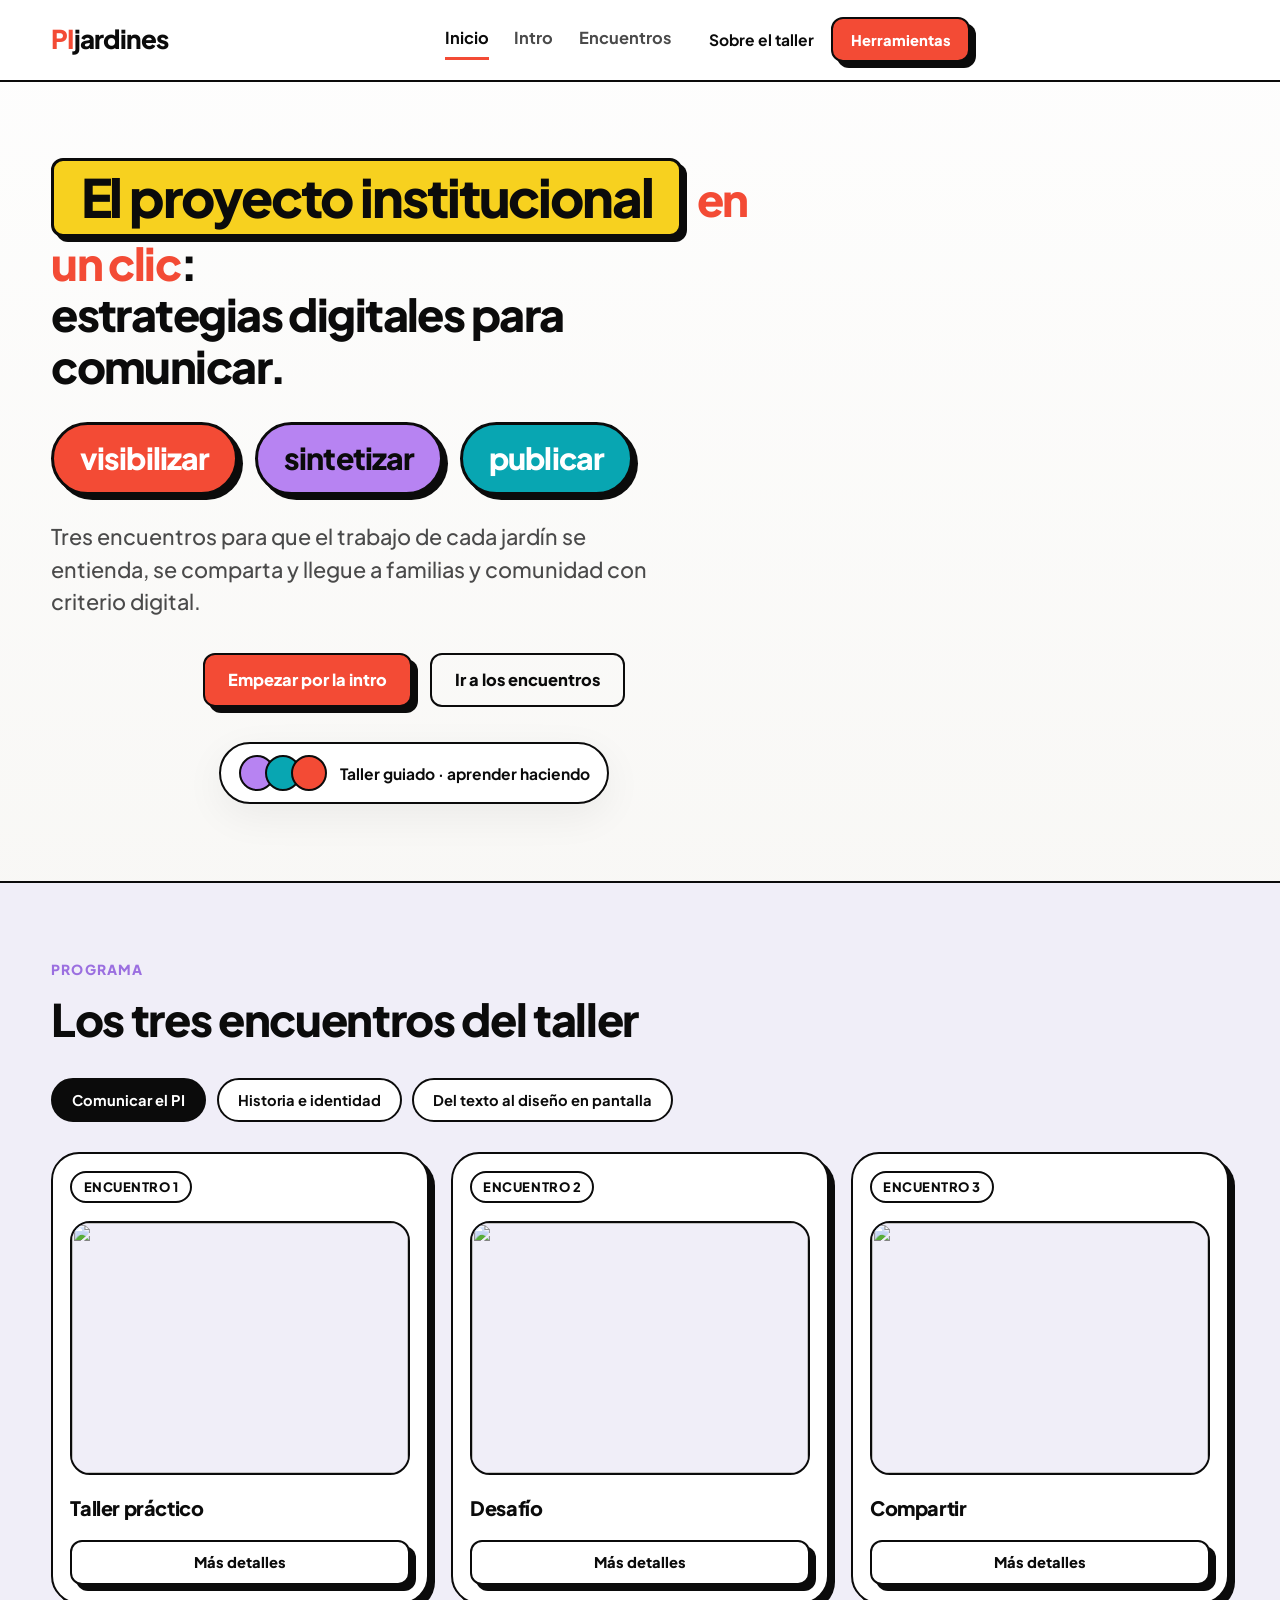
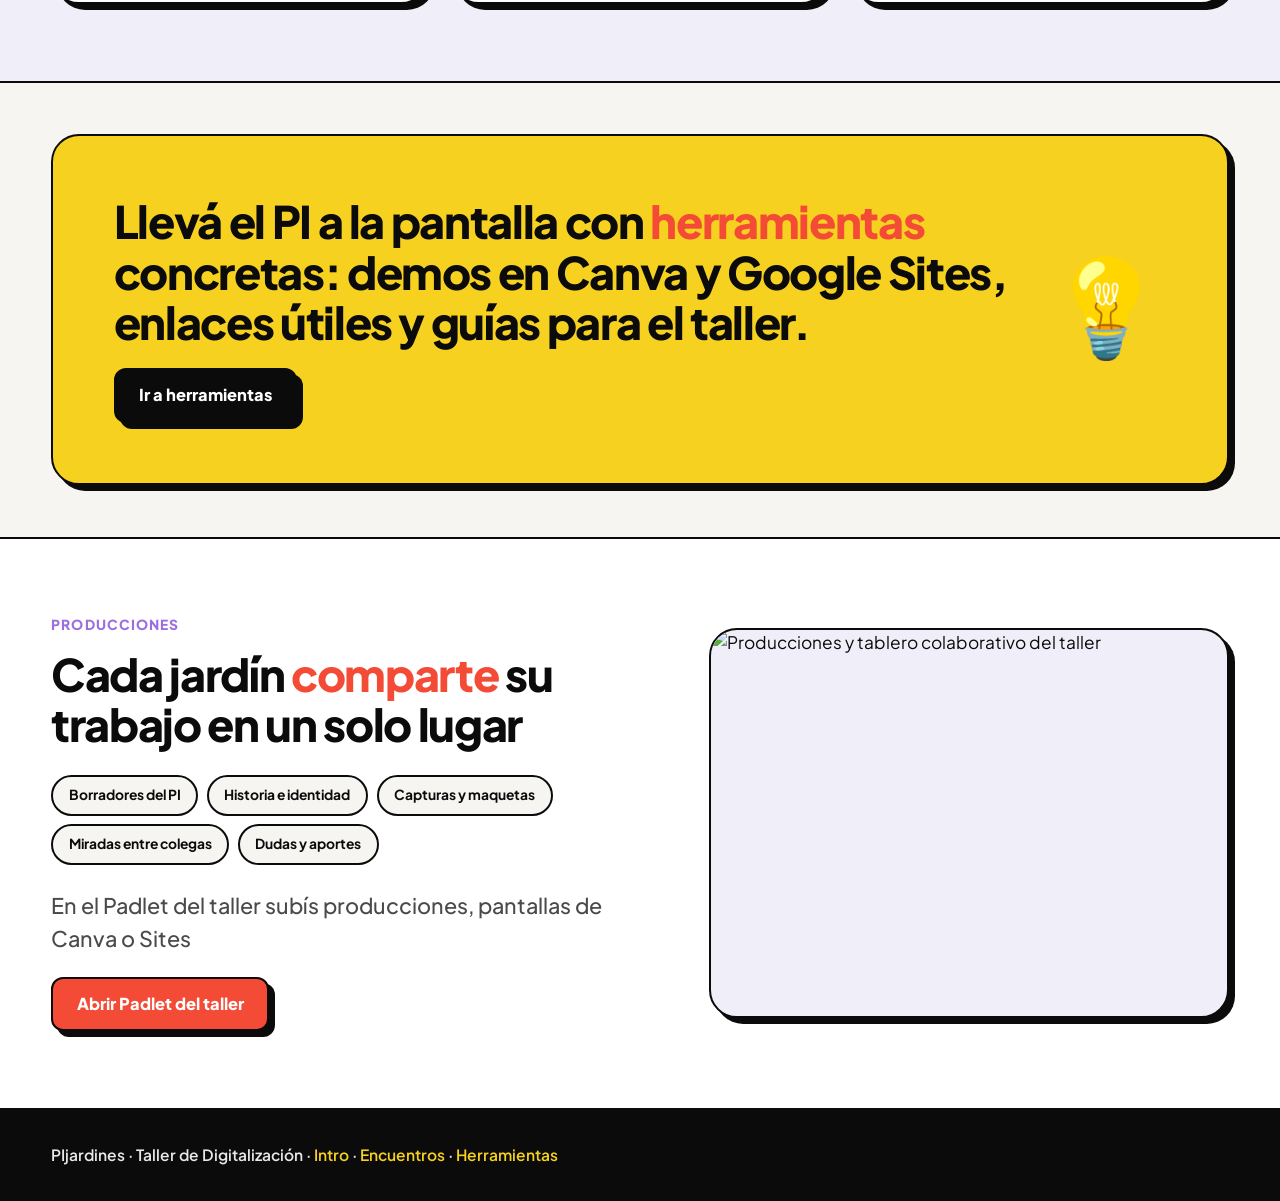
==== index.html @ 9f41c472 "Encuentros: QR, tiempo 1:20, layout hero, Padlet tras disparadores; herramientas: enlaces Canva/Site" ====
<!DOCTYPE html>
<html lang="es">

<head>
    <meta charset="UTF-8">
    <meta name="viewport" content="width=device-width, initial-scale=1.0">
    <title>PIjardines — El PI en un clic: estrategias digitales para comunicar</title>
    <link rel="stylesheet" href="style.css">
    <link href="https://fonts.googleapis.com/css2?family=Plus+Jakarta+Sans:wght@500;600;700;800&display=swap"
        rel="stylesheet">
</head>

<body>
    <div class="page page--home">
        <header class="site-header">
            <a href="index.html" class="logo"><span class="logo-accent">PI</span>jardines</a>
            <input type="checkbox" id="menu-toggle" class="menu-toggle" aria-hidden="true">
            <label for="menu-toggle" class="menu-toggle-label" aria-label="Menú">≡</label>
            <div class="nav-wrap">
                <nav class="nav-main" aria-label="Principal">
                    <a href="index.html" class="nav-link is-active">Inicio</a>
                    <a href="intro.html" class="nav-link">Intro</a>
                    <a href="encuentros.html" class="nav-link">Encuentros</a>
                </nav>
                <div class="header-actions">
                    <a href="intro.html" class="link-text">Sobre el taller</a>
                    <a href="herramientas.html" class="btn btn-coral btn-sm">Herramientas</a>
                </div>
            </div>
        </header>

        <main>
            <p id="home-hero-bg-desc" class="visually-hidden">Ilustración del taller: comunicación digital del proyecto
                institucional.</p>
            <section class="hero-home" aria-describedby="home-hero-bg-desc">
                <div class="hero-copy">
                    <h1 class="h1 hero-title-home"><span class="hero-title-prefix">El proyecto institucional</span>
                        <span class="hero-title-accent">en un clic</span>:<br>
                        estrategias digitales para comunicar.</h1>
                    <div class="hero-keywords" aria-label="Ejes del taller: visibilizar, sintetizar, publicar">
                        <ul class="hero-keywords-list">
                            <li><span class="keyword-chip keyword-chip--1">visibilizar</span></li>
                            <li><span class="keyword-chip keyword-chip--2">sintetizar</span></li>
                            <li><span class="keyword-chip keyword-chip--3">publicar</span></li>
                        </ul>
                    </div>
                    <p class="lead">Tres encuentros para que el trabajo de cada jardín se entienda, se comparta y llegue a
                        familias y comunidad con criterio digital.</p>
                    <div class="hero-ctas">
                        <a href="intro.html" class="btn btn-coral">Empezar por la intro</a>
                        <a href="encuentros.html" class="btn btn-outline">Ir a los encuentros</a>
                    </div>
                    <div class="social-proof" role="note">
                        <div class="avatars" aria-hidden="true">
                            <span class="avatar"></span>
                            <span class="avatar"></span>
                            <span class="avatar"></span>
                        </div>
                        <strong>Taller guiado · aprender haciendo</strong>
                    </div>
                </div>
            </section>

            <section class="section-discover" aria-labelledby="discover-title">
                <div class="section-head">
                    <div>
                        <p class="section-label">Programa</p>
                        <h2 id="discover-title" class="h2">Los tres encuentros del taller</h2>
                    </div>
                </div>
                <div class="pill-row" role="list">
                    <span class="pill pill--active" role="listitem">Comunicar el PI</span>
                    <span class="pill" role="listitem">Historia e identidad</span>
                    <span class="pill" role="listitem">Del texto al diseño en pantalla</span>
                </div>
                <div class="course-grid">
                    <article class="course-card">
                        <span class="course-tag">Encuentro 1</span>
                        <div class="course-thumb course-thumb--photo course-thumb--y">
                            <img src="media/image%201.png" width="800" height="600" alt="" loading="lazy" decoding="async">
                        </div>
                        <h3>Taller práctico</h3>
                        <a href="encuentros.html#encuentro-1" class="btn btn-ghost btn-wide btn-sm">Más detalles</a>
                    </article>
                    <article class="course-card">
                        <span class="course-tag">Encuentro 2</span>
                        <div class="course-thumb course-thumb--photo course-thumb--l">
                            <img src="media/image%202.png" width="800" height="600" alt="" loading="lazy" decoding="async">
                        </div>
                        <h3>Desafío</h3>
                        <a href="encuentros.html#encuentro-2" class="btn btn-ghost btn-wide btn-sm">Más detalles</a>
                    </article>
                    <article class="course-card">
                        <span class="course-tag">Encuentro 3</span>
                        <div class="course-thumb course-thumb--photo course-thumb--c">
                            <img src="media/image%203.png" width="800" height="600" alt="" loading="lazy" decoding="async">
                        </div>
                        <h3>Compartir</h3>
                        <a href="encuentros.html#encuentro-3" class="btn btn-ghost btn-wide btn-sm">Más detalles</a>
                    </article>
                </div>
            </section>

            <section class="promo-banner" aria-labelledby="promo-title">
                <div>
                    <h2 id="promo-title" class="h2">Llevá el PI a la pantalla con <span
                            class="text-accent">herramientas</span> concretas: demos en Canva y Google Sites, enlaces
                        útiles y guías para el taller.</h2>
                    <a href="herramientas.html" class="btn btn-dark">Ir a herramientas</a>
                </div>
                <div class="promo-art">
                    <span class="promo-art-icon" role="img" aria-label="Ideas e iluminación: herramientas para el PI">💡</span>
                </div>
            </section>

            <section class="section-explore" aria-labelledby="explore-title">
                <div>
                    <p class="section-label">Producciones</p>
                    <h2 id="explore-title" class="h2">Cada jardín <span class="text-accent">comparte</span> su trabajo
                        en un solo lugar</h2>
                    <div class="topic-pills">
                        <span class="topic-pill">Borradores del PI</span>
                        <span class="topic-pill">Historia e identidad</span>
                        <span class="topic-pill">Capturas y maquetas</span>
                        <span class="topic-pill">Miradas entre colegas</span>
                        <span class="topic-pill">Dudas y aportes</span>
                    </div>
                    <p class="lead">En el Padlet del taller subís producciones, pantallas de Canva o Sites</p>
                    <a href="https://padlet.com/lnausan1/el-proyecto-institucional-is0eqjb8mildmdf4"
                        class="btn btn-coral section-explore-padlet" target="_blank" rel="noopener noreferrer">Abrir Padlet
                        del taller</a>
                </div>
                <div class="explore-visual">
                    <img class="explore-visual__img" src="media/image%205.png" width="800" height="600"
                        alt="Producciones y tablero colaborativo del taller" loading="lazy" decoding="async">
                </div>
            </section>
        </main>

        <footer class="site-footer">
            <p>PIjardines · Taller de Digitalización · <a href="intro.html">Intro</a> · <a
                    href="encuentros.html">Encuentros</a> · <a href="herramientas.html">Herramientas</a></p>
        </footer>
    </div>
</body>

</html>
---- style.css ----
:root {
    --paper-bg: #f6f5f2;
    --surface: #ffffff;
    --surface-muted: #f0eef8;
    --lavender-soft: #e8e2f7;
    --lavender: #b783f2;
    --lavender-deep: #9b6fe0;
    --ink: #0b0b0b;
    --coral: #f34b35;
    --coral-hover: #d63d2a;
    --yellow: #f7d11f;
    --yellow-soft: #fff3b0;
    --teal: #08a6b2;
    --gray-line: #e7e5dd;
    --gray-text: #4a4a4a;

    --radius-sm: 12px;
    --radius-md: 20px;
    --radius-lg: 28px;
    --radius-pill: 999px;

    --border: 2px solid var(--ink);
    --shadow-card: 6px 6px 0 var(--ink);
    --shadow-soft: 0 12px 40px rgba(11, 11, 11, 0.06);

    --font: "Plus Jakarta Sans", system-ui, sans-serif;
    --page-pad: clamp(1.25rem, 4vw, 3.5rem);
}

*,
*::before,
*::after {
    box-sizing: border-box;
    margin: 0;
    padding: 0;
}

html {
    scroll-behavior: smooth;
    /* Escala global respecto al tamaño por defecto del navegador (~16px → ~17.3px) */
    font-size: 108%;
}

body {
    font-family: var(--font);
    color: var(--ink);
    background: var(--paper-bg);
    line-height: 1.5;
    overflow-x: hidden;
}

img {
    max-width: 100%;
    height: auto;
    display: block;
}

a {
    color: inherit;
}

/* —— Layout shell —— */
.page {
    min-height: 100vh;
    display: flex;
    flex-direction: column;
}

.page--home {
    position: relative;
    background-color: var(--paper-bg);
    background-image: linear-gradient(
            180deg,
            rgba(255, 255, 255, 0.88) 0%,
            rgba(246, 245, 242, 0.8) 45%,
            rgba(246, 245, 242, 0.92) 100%
        ),
        url("media/image%2001.png");
    background-size: auto, cover;
    background-position: center top, center center;
    background-repeat: no-repeat;
    background-attachment: scroll, fixed;
}

.page--intro {
    position: relative;
    background-color: var(--paper-bg);
    background-image: linear-gradient(
            180deg,
            rgba(232, 226, 247, 0.82) 0%,
            rgba(246, 245, 242, 0.78) 45%,
            rgba(246, 245, 242, 0.9) 100%
        ),
        url("media/image%206.png");
    background-size: auto, cover;
    background-position: center top, center center;
    background-repeat: no-repeat;
    background-attachment: scroll, fixed;
}

.page--intro .intro-hero {
    background: transparent;
    border-bottom: none;
}

.page--intro .intro-body {
    background: var(--surface);
    border-top: var(--border);
}

.page--encuentros {
    position: relative;
    background-color: var(--paper-bg);
    /* Velo más suave para que se note la foto detrás */
    background-image: linear-gradient(
            180deg,
            rgba(255, 255, 255, 0.55) 0%,
            rgba(246, 245, 242, 0.45) 45%,
            rgba(246, 245, 242, 0.65) 100%
        ),
        url("media/image%204.png");
    background-size: auto, cover;
    background-position: center top, center center;
    background-repeat: no-repeat;
    background-attachment: scroll, fixed;
}

/* Encuentros: capas del contenido semitransparentes para ver el fondo */
.page--encuentros .encuentros-nav {
    background: rgba(255, 255, 255, 0.72);
    backdrop-filter: blur(12px);
    -webkit-backdrop-filter: blur(12px);
}

.page--encuentros .encuentro-section:nth-child(odd) {
    background-color: rgba(246, 245, 242, 0.58);
    background-image: radial-gradient(var(--gray-line) 1px, transparent 1px);
    background-size: 40px 40px;
}

.page--encuentros .encuentro-section:nth-child(even) {
    background-color: rgba(232, 226, 247, 0.58);
    background-image: radial-gradient(var(--gray-line) 1px, transparent 1px);
    background-size: 40px 40px;
}

.page--encuentros .encuentro-inner {
    background: rgba(255, 255, 255, 0.88);
    backdrop-filter: blur(10px);
    -webkit-backdrop-filter: blur(10px);
}

.visually-hidden {
    position: absolute;
    width: 1px;
    height: 1px;
    padding: 0;
    margin: -1px;
    overflow: hidden;
    clip: rect(0, 0, 0, 0);
    white-space: nowrap;
    border: 0;
}

main {
    flex: 1;
}

/* —— Header —— */
.site-header {
    display: flex;
    align-items: center;
    justify-content: space-between;
    gap: 1rem;
    padding: 1rem var(--page-pad);
    background: var(--surface);
    border-bottom: var(--border);
    position: sticky;
    top: 0;
    z-index: 200;
}

.logo {
    font-size: 1.5rem;
    font-weight: 800;
    letter-spacing: -0.03em;
    text-decoration: none;
    white-space: nowrap;
}

.logo-accent {
    color: var(--coral);
}

.menu-toggle {
    display: none;
}

.menu-toggle-label {
    display: none;
    width: 44px;
    height: 44px;
    align-items: center;
    justify-content: center;
    border: var(--border);
    border-radius: var(--radius-sm);
    background: var(--surface);
    cursor: pointer;
    font-size: 1.25rem;
    line-height: 1;
}

.nav-wrap {
    display: flex;
    align-items: center;
    gap: clamp(1rem, 3vw, 2.5rem);
    flex: 1;
    justify-content: center;
}

.nav-main {
    display: flex;
    align-items: center;
    gap: clamp(0.75rem, 2vw, 1.75rem);
}

.nav-link {
    text-decoration: none;
    font-weight: 700;
    font-size: 0.95rem;
    color: var(--gray-text);
    padding: 0.35rem 0;
    border-bottom: 3px solid transparent;
    transition: color 0.15s, border-color 0.15s;
}

.nav-link:hover {
    color: var(--ink);
}

.nav-link.is-active {
    color: var(--ink);
    border-bottom-color: var(--coral);
}

.header-actions {
    display: flex;
    align-items: center;
    gap: 1rem;
}

.link-text {
    font-weight: 700;
    font-size: 0.9rem;
    text-decoration: none;
    color: var(--ink);
}

.link-text:hover {
    text-decoration: underline;
    text-underline-offset: 4px;
}

/* —— Buttons —— */
.btn {
    display: inline-flex;
    align-items: center;
    justify-content: center;
    gap: 0.5rem;
    font-family: var(--font);
    font-weight: 800;
    font-size: 0.95rem;
    text-decoration: none;
    border-radius: var(--radius-sm);
    border: var(--border);
    padding: 0.75rem 1.35rem;
    cursor: pointer;
    transition: transform 0.15s ease, background 0.15s, box-shadow 0.15s;
}

.btn:active {
    transform: translate(2px, 2px);
    box-shadow: none;
}

.btn-coral {
    background: var(--coral);
    color: #fff;
    box-shadow: var(--shadow-card);
}

.btn-coral:hover {
    background: var(--coral-hover);
}

.btn-ghost {
    background: var(--surface);
    color: var(--ink);
    box-shadow: var(--shadow-card);
}

.btn-ghost:hover {
    background: var(--lavender-soft);
}

.btn-dark {
    background: var(--ink);
    color: #fff;
    box-shadow: var(--shadow-card);
}

.btn-dark:hover {
    background: #222;
}

.btn-outline {
    background: transparent;
    color: var(--ink);
}

.btn-outline:hover {
    background: var(--surface-muted);
}

.btn-sm {
    padding: 0.55rem 1rem;
    font-size: 0.85rem;
}

.btn-wide {
    width: 100%;
}

/* —— Typography helpers —— */
.text-accent {
    color: var(--coral);
}

.section-label {
    font-size: 0.8rem;
    font-weight: 800;
    text-transform: uppercase;
    letter-spacing: 0.08em;
    color: var(--lavender-deep);
    margin-bottom: 0.75rem;
}

h1,
.h1 {
    font-size: clamp(2.25rem, 5vw, 3.75rem);
    font-weight: 800;
    letter-spacing: -0.04em;
    line-height: 1.08;
}

h2,
.h2 {
    font-size: clamp(1.75rem, 3.5vw, 2.75rem);
    font-weight: 800;
    letter-spacing: -0.03em;
    line-height: 1.12;
}

.lead {
    font-size: clamp(1.05rem, 2vw, 1.25rem);
    font-weight: 500;
    color: var(--gray-text);
    max-width: 36rem;
}

/* —— Home: Hero —— */
.hero-home {
    padding: clamp(2.5rem, 6vw, 5rem) var(--page-pad);
    display: grid;
    grid-template-columns: 1fr 1fr;
    gap: clamp(2rem, 5vw, 4rem);
    align-items: center;
    background: linear-gradient(180deg, var(--surface) 0%, var(--paper-bg) 100%);
}

.page--home .hero-home {
    grid-template-columns: 1fr;
    background: transparent;
}

.page--home .hero-copy {
    max-width: 42rem;
}

.page--home .hero-ctas {
    justify-content: center;
}

.page--home .social-proof {
    margin-inline: auto;
}

.hero-title-home {
    font-size: clamp(1.65rem, 3.5vw, 2.85rem);
    line-height: 1.15;
    letter-spacing: -0.035em;
}

.hero-title-prefix {
    display: inline-block;
    margin-right: 0.15em;
    padding: 0.12em 0.5em 0.15em;
    font-size: min(1.28em, calc(1.08em + 0.35vw));
    font-weight: 800;
    letter-spacing: -0.04em;
    line-height: 1.1;
    color: var(--ink);
    background: var(--yellow);
    border: 3px solid var(--ink);
    border-radius: var(--radius-sm);
    box-shadow: 5px 5px 0 var(--ink);
    vertical-align: baseline;
}

.hero-title-accent {
    color: var(--coral);
    font-weight: 800;
}

.hero-keywords {
    margin-top: 1.75rem;
}

.hero-keywords-list {
    list-style: none;
    display: flex;
    flex-wrap: wrap;
    gap: 0.75rem 1rem;
    padding: 0;
    margin: 0;
}

.keyword-chip {
    display: inline-flex;
    align-items: center;
    padding: 0.65rem 1.5rem;
    font-weight: 800;
    font-size: clamp(1.2rem, 3.8vw, 1.75rem);
    letter-spacing: -0.03em;
    border: 3px solid var(--ink);
    border-radius: var(--radius-pill);
    box-shadow: 5px 5px 0 var(--ink);
}

.keyword-chip--1 {
    background: var(--coral);
    color: #fff;
}

.keyword-chip--2 {
    background: var(--lavender);
    color: var(--ink);
}

.keyword-chip--3 {
    background: var(--teal);
    color: #fff;
}

.hero-copy .lead {
    margin-top: 1.5rem;
}

.hero-ctas {
    display: flex;
    flex-wrap: wrap;
    align-items: center;
    gap: 1rem;
    margin-top: 2rem;
}

.social-proof {
    display: flex;
    align-items: center;
    gap: 0.75rem;
    margin-top: 2rem;
    padding: 0.65rem 1rem;
    background: var(--surface);
    border: var(--border);
    border-radius: var(--radius-pill);
    width: fit-content;
    box-shadow: var(--shadow-soft);
}

.avatars {
    display: flex;
}

.avatar {
    width: 36px;
    height: 36px;
    border-radius: 50%;
    border: 2px solid var(--ink);
    margin-left: -10px;
    background: var(--yellow);
}

.avatar:first-child {
    margin-left: 0;
    background: var(--lavender);
}

.avatar:nth-child(2) {
    background: var(--teal);
}

.avatar:nth-child(3) {
    background: var(--coral);
}

.social-proof strong {
    font-size: 0.9rem;
}

/* —— Pills / filters —— */
.pill-row {
    display: flex;
    flex-wrap: wrap;
    gap: 0.6rem;
    margin-bottom: 1.75rem;
}

.pill {
    padding: 0.5rem 1.1rem;
    border-radius: var(--radius-pill);
    border: var(--border);
    font-weight: 700;
    font-size: 0.85rem;
    background: var(--surface);
    cursor: default;
}

.pill--active {
    background: var(--ink);
    color: #fff;
}

/* —— Discover section —— */
.section-discover {
    padding: clamp(3rem, 6vw, 5rem) var(--page-pad);
    background: var(--surface-muted);
    border-top: var(--border);
    border-bottom: var(--border);
}

.section-head {
    display: flex;
    flex-wrap: wrap;
    align-items: flex-end;
    justify-content: space-between;
    gap: 1rem;
    margin-bottom: 2rem;
}

.course-grid {
    display: grid;
    grid-template-columns: repeat(auto-fit, minmax(260px, 1fr));
    gap: 1.25rem;
}

.course-card {
    background: var(--surface);
    border: var(--border);
    border-radius: var(--radius-lg);
    overflow: hidden;
    display: flex;
    flex-direction: column;
    box-shadow: var(--shadow-card);
    transition: transform 0.15s ease;
    min-width: 0;
    padding: 1rem;
    padding-bottom: 1rem;
}

.course-card:hover {
    transform: translateY(-4px);
}

.course-tag {
    display: inline-block;
    margin: 0;
    padding: 0.25rem 0.65rem;
    border-radius: var(--radius-pill);
    border: var(--border);
    font-size: 0.75rem;
    font-weight: 800;
    text-transform: uppercase;
    letter-spacing: 0.04em;
    width: fit-content;
}

.course-thumb {
    margin: 1rem 0 0;
    width: 100%;
    max-width: 100%;
    min-width: 0;
    box-sizing: border-box;
    aspect-ratio: 4/3;
    border: var(--border);
    border-radius: var(--radius-md);
    display: flex;
    align-items: center;
    justify-content: center;
    font-size: clamp(1.75rem, 8vw, 3rem);
    flex-shrink: 0;
}

.course-thumb--y {
    background: var(--yellow-soft);
}

.course-thumb--l {
    background: var(--lavender-soft);
}

.course-thumb--c {
    background: #ffe4e0;
}

.course-thumb--photo {
    padding: 0;
    overflow: hidden;
    background: var(--surface-muted);
}

.course-thumb--photo img {
    width: 100%;
    height: 100%;
    object-fit: cover;
    display: block;
}

.course-card h3 {
    font-size: 1.15rem;
    font-weight: 800;
    padding: 1rem 0 0.5rem;
    letter-spacing: -0.02em;
    min-width: 0;
}

.course-card .btn {
    margin: 0.5rem 0 0;
    font-size: 0.85rem;
    width: 100%;
    max-width: 100%;
    box-sizing: border-box;
}

/* —— Promo banner —— */
.promo-banner {
    margin: 0 var(--page-pad);
    margin-top: clamp(2rem, 4vw, 3rem);
    margin-bottom: clamp(2rem, 4vw, 3rem);
    padding: clamp(2rem, 5vw, 3.5rem);
    background: var(--yellow);
    border: var(--border);
    border-radius: var(--radius-lg);
    box-shadow: var(--shadow-card);
    display: grid;
    grid-template-columns: 1fr auto;
    gap: 2rem;
    align-items: center;
}

.promo-banner > div:first-child {
    min-width: 0;
}

.promo-banner .h2 {
    max-width: none;
    width: 100%;
}

.promo-banner .btn {
    margin-top: 1.25rem;
}

.promo-art {
    display: flex;
    align-items: center;
    justify-content: center;
    flex-shrink: 0;
    width: auto;
    border: none;
    background: transparent;
    box-shadow: none;
    overflow: visible;
}

.promo-art-icon {
    font-size: clamp(3.75rem, 12vw, 5.5rem);
    line-height: 1;
    display: block;
    flex-shrink: 0;
    user-select: none;
    /* En iPhone, iPad y Mac el navegador usa Apple Color Emoji para este carácter */
    font-family: "Apple Color Emoji", "Segoe UI Emoji", "Noto Color Emoji", sans-serif;
}

/* —— Explore —— */
.section-explore {
    padding: clamp(3rem, 6vw, 5rem) var(--page-pad);
    display: grid;
    grid-template-columns: 1fr 1fr;
    gap: clamp(2rem, 4vw, 3rem);
    align-items: center;
    background: var(--surface);
    border-top: var(--border);
}

.topic-pills {
    display: flex;
    flex-wrap: wrap;
    gap: 0.5rem;
    margin: 1.5rem 0;
}

.topic-pill {
    padding: 0.45rem 0.9rem;
    border-radius: var(--radius-pill);
    border: var(--border);
    font-weight: 700;
    font-size: 0.8rem;
    background: var(--paper-bg);
}

.section-explore-padlet {
    margin-top: 1.25rem;
}

.explore-visual {
    position: relative;
    border: var(--border);
    border-radius: var(--radius-lg);
    background: var(--surface-muted);
    overflow: hidden;
    display: block;
    box-shadow: var(--shadow-card);
    width: 100%;
    max-width: 520px;
    aspect-ratio: 4 / 3;
    justify-self: end;
    align-self: center;
}

.explore-visual__img {
    position: absolute;
    inset: 0;
    width: 100%;
    height: 100%;
    object-fit: cover;
    object-position: center;
    display: block;
}

/* —— Intro page —— */
.intro-hero {
    padding: clamp(2.5rem, 5vw, 4rem) var(--page-pad);
    background: var(--lavender-soft);
    border-bottom: var(--border);
}

.intro-hero--split {
    display: grid;
    grid-template-columns: 1fr 1fr;
    gap: clamp(1.75rem, 4vw, 3rem);
    align-items: center;
}

.intro-hero-copy {
    min-width: 0;
}

.intro-hero-visual {
    position: relative;
    border: var(--border);
    border-radius: var(--radius-lg);
    overflow: hidden;
    box-shadow: var(--shadow-card);
    background: var(--surface);
    min-height: min(280px, 40vh);
}

.intro-hero-visual__img {
    width: 100%;
    height: 100%;
    min-height: min(280px, 42vh);
    object-fit: cover;
    display: block;
}

/* Solo Intro: imagen lateral (≈ el doble que la versión muy chica) */
.intro-hero-visual--compact {
    width: 100%;
    max-width: 400px;
    min-height: 0;
    aspect-ratio: 4 / 3;
    justify-self: end;
    align-self: start;
}

.intro-hero-visual--compact .intro-hero-visual__img {
    position: absolute;
    inset: 0;
    width: 100%;
    height: 100%;
    min-height: 0;
    object-fit: cover;
    object-position: center;
}

.intro-hero .h1 {
    font-size: clamp(2.4rem, 5.2vw, 3.9rem);
}

.intro-grid {
    width: 100%;
    max-width: none;
    margin: 0;
}

.intro-hero .lead {
    max-width: none;
    font-size: clamp(1.12rem, 2.2vw, 1.32rem);
}

.intro-body {
    padding: clamp(2.5rem, 5vw, 4rem) var(--page-pad);
    width: 100%;
    max-width: none;
    margin: 0;
    box-sizing: border-box;
}

.intro-body p {
    margin-bottom: 1.1rem;
    font-size: 1.2rem;
    color: var(--gray-text);
}

.intro-body p strong {
    color: var(--ink);
}

.intro-lead {
    font-size: 1.25rem;
    line-height: 1.65;
    margin-bottom: 1.5rem;
}

.intro-callout {
    margin: 1.75rem 0 2rem;
    padding: 1.25rem 1.5rem;
    background: var(--yellow-soft);
    border: var(--border);
    border-radius: var(--radius-md);
    font-size: 1.2rem;
    font-weight: 600;
    color: var(--ink);
    box-shadow: var(--shadow-card);
    max-width: none;
    width: 100%;
    box-sizing: border-box;
    text-align: justify;
    hyphens: auto;
    -webkit-hyphens: auto;
}

.intro-meta-grid {
    display: grid;
    grid-template-columns: repeat(auto-fit, minmax(240px, 1fr));
    gap: 1rem;
    margin-bottom: 2.5rem;
}

.intro-meta-card {
    padding: 1.25rem 1.35rem;
    background: var(--surface);
    border: var(--border);
    border-radius: var(--radius-md);
    box-shadow: var(--shadow-card);
}

.intro-meta-card p {
    margin-bottom: 0;
    font-size: 1.08rem;
    max-width: none;
    width: 100%;
    text-align: justify;
    hyphens: auto;
    -webkit-hyphens: auto;
}

.intro-meta-title {
    font-size: 0.75rem;
    font-weight: 800;
    text-transform: uppercase;
    letter-spacing: 0.07em;
    color: var(--lavender-deep);
    margin-bottom: 0.5rem;
}

.intro-section {
    margin-top: 2.75rem;
    padding-top: 2rem;
    border-top: 2px solid var(--gray-line);
}

.intro-section-title {
    font-size: clamp(1.45rem, 2.65vw, 1.8rem);
    font-weight: 800;
    letter-spacing: -0.02em;
    margin-bottom: 0.35rem;
}

.intro-section-sub {
    font-size: 1.08rem;
    font-weight: 600;
    color: var(--gray-text);
    margin-bottom: 1.5rem;
}

.intro-section--key-ideas .intro-section-title {
    font-size: clamp(1.65rem, 3.1vw, 2.1rem);
}

.intro-section--key-ideas .intro-section-sub {
    font-size: 1.22rem;
}

.intro-section--key-ideas .intro-key-item {
    padding-left: 3.5rem;
}

.intro-section--key-ideas .intro-key-item::before {
    width: 2.5rem;
    height: 2.5rem;
    font-size: 1.05rem;
}

.intro-section--key-ideas .intro-key-heading {
    font-size: clamp(1.3rem, 2.4vw, 1.48rem);
}

.intro-section--key-ideas .intro-key-item > p {
    font-size: 1.24rem;
}

.intro-section--key-ideas .intro-sublist {
    font-size: 1.18rem;
}

.intro-key-list {
    list-style: none;
    counter-reset: intro-key;
    padding: 0;
    margin: 0;
}

.intro-key-item {
    counter-increment: intro-key;
    position: relative;
    padding: 1.35rem 0 1.35rem 3.25rem;
    border-bottom: 1px solid var(--gray-line);
}

.intro-key-item:last-child {
    border-bottom: none;
}

.intro-key-item::before {
    content: counter(intro-key);
    position: absolute;
    left: 0;
    top: 1.35rem;
    width: 2.25rem;
    height: 2.25rem;
    display: flex;
    align-items: center;
    justify-content: center;
    font-weight: 800;
    font-size: 0.95rem;
    background: var(--coral);
    color: #fff;
    border: var(--border);
    border-radius: var(--radius-sm);
}

.intro-key-heading {
    font-size: 1.2rem;
    font-weight: 800;
    margin-bottom: 0.5rem;
    color: var(--ink);
}

.intro-key-item > p {
    margin-bottom: 0.65rem;
    font-size: 1.12rem;
    max-width: none;
    width: 100%;
    text-align: justify;
    hyphens: auto;
    -webkit-hyphens: auto;
}

.intro-sublist {
    margin: 0.25rem 0 0;
    padding-left: 1.25rem;
    color: var(--gray-text);
    font-size: 1.1rem;
    line-height: 1.55;
}

.intro-sublist li {
    margin-bottom: 0.35rem;
}

/* —— Recurso didáctico: comparación visual —— */
.intro-didactic {
    margin-top: 2.75rem;
}

.intro-didactic > .section-label {
    margin-bottom: 0.5rem;
}

.intro-didactic-title {
    font-size: clamp(1.6rem, 3.2vw, 2.15rem);
    font-weight: 800;
    letter-spacing: -0.03em;
    line-height: 1.15;
    margin-bottom: 0.75rem;
}

.intro-didactic-lead {
    font-size: 1.15rem;
    font-weight: 600;
    color: var(--gray-text);
    line-height: 1.55;
    max-width: none;
    margin-bottom: 2.25rem;
}

.didactic-compare {
    display: grid;
    grid-template-columns: 1fr 1fr;
    gap: clamp(1.25rem, 3vw, 2rem);
    align-items: stretch;
}

.didactic-panel {
    border: var(--border);
    border-radius: var(--radius-lg);
    padding: clamp(1.25rem, 2.5vw, 1.75rem);
    min-width: 0;
    display: flex;
    flex-direction: column;
    gap: 1rem;
}

.didactic-panel--bad {
    background: linear-gradient(180deg, #ebe8e4 0%, #e0dcd6 100%);
    box-shadow: 6px 6px 0 var(--ink);
}

.didactic-panel--good {
    background: var(--surface);
    box-shadow: var(--shadow-card);
}

.didactic-panel-top {
    display: flex;
    flex-direction: column;
    align-items: flex-start;
    gap: 0.5rem;
}

.didactic-badge {
    font-size: 0.72rem;
    font-weight: 800;
    text-transform: uppercase;
    letter-spacing: 0.08em;
    padding: 0.35rem 0.65rem;
    border-radius: var(--radius-pill);
    border: var(--border);
}

.didactic-badge--bad {
    background: #2a2a2a;
    color: #fff;
}

.didactic-badge--good {
    background: var(--teal);
    color: #fff;
}

.didactic-block-name {
    font-size: 1.06rem;
    font-weight: 800;
    letter-spacing: -0.02em;
}

.didactic-panel-note {
    font-size: 0.88rem;
    font-weight: 600;
    color: var(--gray-text);
    line-height: 1.45;
    margin: 0;
    max-width: none;
    width: 100%;
    text-align: justify;
    hyphens: auto;
    -webkit-hyphens: auto;
}

.didactic-panel-note--good {
    color: var(--ink);
    opacity: 0.85;
}

/* Mini pantallas comparativas */
.mock-ui {
    border-radius: var(--radius-md);
    flex: 1;
    min-height: 0;
}

.mock-ui--bad {
    background: #cfcac4;
    border: 2px solid #6b6560;
    padding: 6px 7px;
    box-shadow: inset 0 0 0 1px rgba(255, 255, 255, 0.2);
}

.mock-ui__bad-inner {
    background: #f2f0ec;
    border: 1px solid #8a8580;
    padding: 6px 8px 8px;
    max-height: 420px;
    overflow: hidden;
}

.mock-bad-heading {
    font-size: 0.68rem;
    font-weight: 500;
    color: #333;
    margin: 0 0 4px;
    line-height: 1.2;
    letter-spacing: 0;
}

.mock-bad-body {
    font-size: 0.58rem;
    line-height: 1.25;
    color: #2d2d2d;
    margin: 0 0 5px;
    text-align: justify;
    hyphens: auto;
}

.mock-bad-figure {
    margin: 0;
}

.mock-bad-photo {
    width: 100%;
    max-height: 88px;
    height: auto;
    object-fit: cover;
    display: block;
    border: 1px solid #666;
    border-radius: 2px;
}

.mock-bad-caption {
    font-size: 0.55rem;
    color: #555;
    margin-top: 3px;
    line-height: 1.2;
    font-weight: 500;
}

.mock-ui--good {
    background: var(--lavender-soft);
    border: var(--border);
    padding: clamp(1rem, 2.5vw, 1.35rem);
    display: flex;
    flex-direction: column;
    gap: 0.75rem;
    flex: 1;
}

.mock-good-title {
    font-size: clamp(1rem, 2.2vw, 1.2rem);
    font-weight: 800;
    letter-spacing: -0.03em;
    line-height: 1.15;
    margin: 0;
    color: var(--ink);
}

.mock-good-text {
    font-size: 0.88rem;
    font-weight: 600;
    line-height: 1.45;
    margin: 0;
    color: var(--gray-text);
    max-width: none;
    width: 100%;
    text-align: justify;
    hyphens: auto;
    -webkit-hyphens: auto;
}

.mock-good-pull {
    margin: 0;
    padding: 0.65rem 0.85rem;
    background: var(--surface);
    border-left: 4px solid var(--coral);
    border-radius: 0 var(--radius-sm) var(--radius-sm) 0;
    font-size: 0.82rem;
    font-weight: 800;
    font-style: italic;
    color: var(--ink);
    line-height: 1.35;
    box-shadow: 0 2px 0 rgba(11, 11, 11, 0.06);
    max-width: none;
    width: 100%;
    box-sizing: border-box;
    text-align: justify;
    hyphens: auto;
    -webkit-hyphens: auto;
}

.mock-good-visual {
    margin-top: auto;
    padding-top: 0.25rem;
}

.mock-good-photo {
    width: 100%;
    height: auto;
    max-height: 200px;
    object-fit: cover;
    border-radius: var(--radius-sm);
    display: block;
    border: var(--border);
    background: var(--surface);
}

.mock-good-visual-label {
    display: block;
    font-size: 0.72rem;
    font-weight: 700;
    color: var(--gray-text);
    margin-top: 0.45rem;
    line-height: 1.35;
}

.intro-slide-card {
    margin-top: 0.5rem;
    padding: 1.75rem 1.85rem;
    background: var(--yellow);
    border: var(--border);
    border-radius: var(--radius-lg);
    box-shadow: var(--shadow-card);
}

.intro-slide-card--didactic {
    margin-top: clamp(1.75rem, 4vw, 2.5rem);
}

.intro-slide-title {
    font-size: 1.35rem;
    font-weight: 800;
    margin-bottom: 1rem;
    letter-spacing: -0.02em;
}

.intro-slide-list {
    list-style: none;
    padding: 0;
    margin: 0;
    font-size: 1.15rem;
    font-weight: 700;
    line-height: 1.6;
}

.intro-slide-list li {
    padding: 0.4rem 0 0.4rem 1.5rem;
    position: relative;
    text-align: justify;
    hyphens: auto;
    -webkit-hyphens: auto;
}

.intro-slide-list li::before {
    content: "";
    position: absolute;
    left: 0;
    top: 0.65em;
    width: 8px;
    height: 8px;
    background: var(--ink);
    border-radius: 2px;
}

.intro-slide-list--compact {
    display: grid;
    grid-template-columns: repeat(auto-fit, minmax(200px, 1fr));
    gap: 0.5rem 1.5rem;
}

.intro-slide-list--compact li {
    padding: 0.5rem 0.5rem 0.5rem 1.4rem;
    background: rgba(255, 255, 255, 0.45);
    border-radius: var(--radius-sm);
    border: 1px solid rgba(11, 11, 11, 0.12);
}

.intro-slide-list--compact li::before {
    top: 0.85em;
    left: 0.45rem;
}

@media (max-width: 768px) {
    .didactic-compare {
        grid-template-columns: 1fr;
    }

    .mock-ui__bad-inner {
        max-height: none;
    }
}

.intro-ctas {
    margin-top: 2.5rem;
    padding-top: 2rem;
    border-top: 2px solid var(--gray-line);
    display: flex;
    flex-wrap: wrap;
    gap: 0.75rem;
}

/* —— Herramientas —— */
.tools-stack {
    list-style: none;
    display: flex;
    flex-wrap: wrap;
    gap: 0.65rem 1rem;
    margin: 1.5rem 0 0;
    padding: 0;
}

.tools-stack-name {
    display: inline-block;
    padding: 0.5rem 1.15rem;
    font-weight: 800;
    font-size: 1.05rem;
    border: 3px solid var(--ink);
    border-radius: var(--radius-pill);
    box-shadow: 4px 4px 0 var(--ink);
    text-decoration: none;
    transition: transform 0.15s ease, box-shadow 0.15s ease;
}

a.tools-stack-name:hover {
    transform: translate(-2px, -2px);
    box-shadow: 6px 6px 0 var(--ink);
}

.tools-stack-name--canva {
    background: linear-gradient(135deg, #7c3aed 0%, #a78bfa 100%);
    color: #fff;
}

.tools-stack-name--sites {
    background: var(--surface);
    color: var(--ink);
}

.tools-links-label {
    margin-top: 1.75rem;
    margin-bottom: 0.65rem;
    font-size: 0.72rem;
    font-weight: 800;
    text-transform: uppercase;
    letter-spacing: 0.1em;
    color: var(--gray-text);
}

.tools-link-row {
    list-style: none;
    display: flex;
    flex-wrap: wrap;
    gap: 0.65rem 0.85rem;
    margin: 0;
    padding: 0;
}

.tools-link-row li {
    margin: 0;
}

.tools-link-btn {
    display: inline-flex;
    align-items: center;
    justify-content: center;
    padding: 0.5rem 1.1rem;
    font-weight: 800;
    font-size: 0.92rem;
    text-decoration: none;
    color: var(--ink);
    border: 3px solid var(--ink);
    border-radius: var(--radius-pill);
    box-shadow: 4px 4px 0 var(--ink);
    transition: transform 0.12s ease, box-shadow 0.12s ease;
}

.tools-link-btn:hover {
    transform: translate(-2px, -2px);
    box-shadow: 6px 6px 0 var(--ink);
}

.tools-link-btn:active {
    transform: translate(1px, 1px);
    box-shadow: 2px 2px 0 var(--ink);
}

.tools-link-btn--linktree {
    background: #43e660;
    color: #0b0b0b;
}

.tools-link-btn--notebooklm {
    background: #e8f0fe;
    color: var(--ink);
}

.tools-link-btn--banana {
    background: #ffe135;
    color: var(--ink);
}

.tools-link-btn--ig {
    background: linear-gradient(135deg, #f58529 0%, #dd2a7b 45%, #8134af 100%);
    color: #fff;
    text-shadow: 0 1px 0 rgba(0, 0, 0, 0.2);
}

.tools-page .tools-divider:first-of-type {
    margin-top: 0;
}

.tools-divider {
    border: none;
    border-top: 2px solid var(--gray-line);
    margin: 2.5rem 0;
}

.tools-reference {
    margin-bottom: 0.25rem;
    padding: 1.35rem 1.5rem;
    background: var(--surface);
    border: var(--border);
    border-radius: var(--radius-md);
    box-shadow: var(--shadow-card);
}

.tools-reference .section-label {
    margin-bottom: 0.35rem;
}

.tools-reference-title {
    font-size: clamp(1.25rem, 2.5vw, 1.6rem);
    font-weight: 800;
    letter-spacing: -0.03em;
    line-height: 1.2;
    margin: 0 0 0.65rem;
}

.tools-reference-text {
    margin: 0 0 1.1rem;
    max-width: none;
    width: 100%;
    font-size: 1.05rem;
    font-weight: 600;
    line-height: 1.55;
    color: var(--ink);
    text-align: justify;
    hyphens: auto;
    -webkit-hyphens: auto;
}

.tools-reference-embed {
    margin-top: 0.35rem;
    border: var(--border);
    border-radius: var(--radius-md);
    overflow: hidden;
    box-shadow: 4px 4px 0 var(--ink);
    background: var(--ink);
}

.tools-reference-chrome {
    display: flex;
    align-items: center;
    gap: 0.65rem;
    padding: 0.55rem 0.75rem;
    background: #2a2a2a;
    color: #e8e8e8;
    font-size: 0.72rem;
    font-weight: 700;
    letter-spacing: 0.02em;
}

.tools-reference-chrome-dots {
    display: inline-flex;
    gap: 0.28rem;
    flex-shrink: 0;
}

.tools-reference-chrome-dots span {
    width: 0.55rem;
    height: 0.55rem;
    border-radius: 50%;
    background: #555;
    border: 1px solid #666;
}

.tools-reference-chrome-dots span:nth-child(1) {
    background: #ff5f57;
    border-color: #e0443e;
}

.tools-reference-chrome-dots span:nth-child(2) {
    background: #febc2e;
    border-color: #dba524;
}

.tools-reference-chrome-dots span:nth-child(3) {
    background: #28c840;
    border-color: #1fa532;
}

.tools-reference-chrome-url {
    flex: 1;
    min-width: 0;
    padding: 0.35rem 0.65rem;
    border-radius: 6px;
    background: #1a1a1a;
    color: #b8e986;
    font-family: ui-monospace, SFMono-Regular, Menlo, Monaco, Consolas, monospace;
    font-size: 0.7rem;
    text-align: center;
    white-space: nowrap;
    overflow: hidden;
    text-overflow: ellipsis;
}

.tools-reference-panel {
    padding: 1.25rem 1.35rem 1.4rem;
    background: linear-gradient(180deg, #f6f4ff 0%, var(--surface) 100%);
    border-top: 2px solid var(--ink);
    display: flex;
    flex-direction: column;
    align-items: stretch;
}

.tools-reference-btn {
    display: inline-flex;
    width: 100%;
    justify-content: center;
    box-sizing: border-box;
}

.tools-demo {
    position: relative;
    overflow: hidden;
    margin-bottom: 0.5rem;
    border-radius: var(--radius-md);
    padding: clamp(1.2rem, 3vw, 1.65rem) clamp(0.85rem, 2vw, 1.15rem);
}

.tools-demo-backdrop {
    position: absolute;
    inset: 0;
    z-index: 0;
    pointer-events: none;
}

.tools-demo-backdrop::after {
    content: "";
    position: absolute;
    inset: 0;
    z-index: 1;
    background: linear-gradient(
        125deg,
        rgba(255, 255, 255, 0.9) 0%,
        rgba(246, 245, 242, 0.82) 42%,
        rgba(232, 226, 247, 0.78) 100%
    );
}

.tools-demo-bg-img {
    position: absolute;
    inset: 0;
    width: 100%;
    height: 100%;
    object-fit: cover;
    object-position: center;
    z-index: 0;
}

.tools-demo-content {
    position: relative;
    z-index: 2;
}

.tools-demo-title {
    font-size: clamp(1.35rem, 2.8vw, 1.75rem);
    font-weight: 800;
    letter-spacing: -0.03em;
    line-height: 1.2;
    margin-bottom: 0.5rem;
}

.tools-demo-subtitle {
    font-size: 0.8rem;
    font-weight: 800;
    text-transform: uppercase;
    letter-spacing: 0.07em;
    color: var(--lavender-deep);
    margin-bottom: 0.75rem;
}

.tools-word-cloud {
    list-style: none;
    margin: 0 0 1.75rem;
    padding: 0;
    display: flex;
    flex-wrap: wrap;
    gap: 0.45rem 0.55rem;
    align-items: center;
}

.tools-word {
    margin: 0;
    padding: 0.35rem 0.85rem;
    font-size: clamp(0.95rem, 2.2vw, 1.15rem);
    font-weight: 800;
    letter-spacing: -0.02em;
    line-height: 1.2;
    color: var(--ink);
    border: 3px solid var(--ink);
    border-radius: var(--radius-pill);
    box-shadow: 3px 3px 0 var(--ink);
    background: var(--lavender-soft);
}

.tools-word:nth-child(4n + 1) {
    font-size: clamp(1.05rem, 2.5vw, 1.3rem);
}

.tools-word:nth-child(5n + 2) {
    font-size: clamp(0.88rem, 2vw, 1.05rem);
}

.tools-word--sites {
    background: #e8f4ea;
}

.tools-demo-note {
    margin: 0;
    max-width: none;
    width: 100%;
    box-sizing: border-box;
    font-size: 1.08rem;
    font-weight: 600;
    line-height: 1.55;
    color: var(--ink);
    padding: 1.1rem 1.25rem;
    background: var(--yellow-soft);
    border: var(--border);
    border-radius: var(--radius-md);
    box-shadow: var(--shadow-card);
    text-align: justify;
    hyphens: auto;
    -webkit-hyphens: auto;
}

.tools-demo-note--sites {
    background: var(--lavender-soft);
}

.tools-demo-open {
    margin: 1.25rem 0 0;
}

.tools-page-ctas {
    margin-top: 2.5rem;
    padding-top: 2rem;
    border-top: 2px solid var(--gray-line);
    display: flex;
    flex-wrap: wrap;
    gap: 0.75rem;
}

/* —— Encuentros (misma estética: neobrutalista, paleta PIjardines) —— */
.encuentros-nav {
    padding: 1.25rem var(--page-pad) 1.5rem;
    background: var(--surface);
    border-bottom: var(--border);
}

.encuentros-nav-inner {
    display: flex;
    flex-wrap: wrap;
    gap: 0.55rem 0.65rem;
}

.encuentros-nav a {
    text-decoration: none;
    font-weight: 800;
    font-size: 0.82rem;
    padding: 0.45rem 1rem;
    border-radius: var(--radius-pill);
    border: var(--border);
    background: var(--paper-bg);
    color: var(--ink);
    box-shadow: 3px 3px 0 var(--ink);
    transition: transform 0.15s ease, box-shadow 0.15s ease, background 0.15s ease;
}

.encuentros-nav a:hover {
    background: var(--yellow-soft);
    transform: translate(-2px, -2px);
    box-shadow: 5px 5px 0 var(--ink);
}

.encuentro-section {
    padding: clamp(2.25rem, 5vw, 3.75rem) var(--page-pad);
    scroll-margin-top: 5rem;
    border-bottom: var(--border);
}

.encuentro-section:nth-child(odd) {
    background-color: var(--paper-bg);
    background-image: radial-gradient(var(--gray-line) 1px, transparent 1px);
    background-size: 40px 40px;
}

.encuentro-section:nth-child(even) {
    background-color: var(--lavender-soft);
    background-image: radial-gradient(var(--gray-line) 1px, transparent 1px);
    background-size: 40px 40px;
}

.encuentro-inner {
    max-width: 800px;
    margin: 0 auto;
    background: var(--surface);
    border: var(--border);
    border-radius: var(--radius-lg);
    padding: clamp(1.75rem, 4vw, 2.75rem);
    box-shadow: var(--shadow-card);
}

.encuentro-section--wide .encuentro-inner {
    max-width: min(100%, 52rem);
}

.encuentro-badge {
    display: inline-block;
    font-weight: 800;
    font-size: 0.72rem;
    text-transform: uppercase;
    letter-spacing: 0.08em;
    padding: 0.4rem 0.85rem;
    border-radius: var(--radius-pill);
    border: var(--border);
    margin-bottom: 1rem;
    background: var(--coral);
    color: #fff;
    box-shadow: 3px 3px 0 var(--ink);
}

.encuentro-section:nth-child(even) .encuentro-badge {
    background: var(--lavender);
    color: var(--ink);
}

.encuentro-section h2 {
    font-size: clamp(1.75rem, 3vw, 2.35rem);
    font-weight: 800;
    letter-spacing: -0.035em;
    line-height: 1.1;
    margin-bottom: 1rem;
}

.encuentro-section .lead {
    margin-bottom: 1.25rem;
    max-width: none;
}

.encuentro-taller-time {
    font-size: 1rem;
    font-weight: 700;
    color: var(--gray-text);
}

.encuentro-taller-time strong {
    color: var(--ink);
}

/* Encuentro 1: texto a la izquierda, QR en columna fija (sin hueco al centro) */
.encuentro-hero-grid {
    display: grid;
    grid-template-columns: minmax(0, 1fr) auto;
    gap: clamp(1rem, 2.5vw, 1.65rem);
    align-items: start;
    margin-bottom: 0.15rem;
}

.encuentro-hero-main {
    min-width: 0;
}

.encuentro-hero-main .lead {
    margin-bottom: 1rem;
}

.encuentro-hero-main .encuentro-taller-time--top {
    margin-bottom: 0.85rem;
}

.encuentro-hero-main .list-check {
    margin-top: 0;
    margin-bottom: 1.25rem;
}

.encuentro-qr-aside {
    position: sticky;
    top: 5.25rem;
}

.encuentro-qr-card {
    display: flex;
    flex-direction: column;
    align-items: center;
    gap: 0.55rem;
    padding: 0.75rem 0.75rem 0.95rem;
    background: var(--surface);
    border: var(--border);
    border-radius: var(--radius-md);
    box-shadow: var(--shadow-card);
}

.encuentro-qr-img {
    width: clamp(150px, 32vw, 220px);
    height: auto;
    border: var(--border);
    border-radius: 14px;
    box-shadow: 3px 3px 0 var(--ink);
    background: var(--surface);
}

.encuentro-qr-hint {
    font-size: 0.74rem;
    font-weight: 800;
    color: var(--gray-text);
    text-align: center;
    max-width: 11rem;
    line-height: 1.3;
}

@media (max-width: 720px) {
    .encuentro-hero-grid {
        grid-template-columns: 1fr;
    }

    .encuentro-qr-aside {
        position: static;
        justify-self: end;
        width: fit-content;
        margin-left: auto;
        margin-top: 0.25rem;
    }
}

.encuentro-taller-body .encuentro-padlet-cta {
    margin-top: 1.15rem;
    margin-bottom: 0.35rem;
}

.encuentro-taller-time--top {
    display: inline-block;
    margin: 0 0 1.15rem;
    padding: 0.45rem 1.1rem;
    background: var(--yellow);
    color: var(--ink);
    border: var(--border);
    border-radius: var(--radius-pill);
    font-weight: 800;
    box-shadow: 3px 3px 0 var(--ink);
}

.encuentro-taller-time--top strong {
    color: var(--ink);
}

.encuentro-taller-body {
    margin-top: 2rem;
    padding: clamp(1.25rem, 3vw, 1.85rem);
    background: var(--surface-muted);
    border: var(--border);
    border-radius: var(--radius-md);
    box-shadow: var(--shadow-card);
}

.encuentro-subhead {
    font-size: 0.8rem;
    font-weight: 800;
    text-transform: uppercase;
    letter-spacing: 0.08em;
    margin: 0 0 0.6rem;
    color: var(--lavender-deep);
}

.encuentro-taller-body > .encuentro-subhead:first-of-type {
    margin-top: 0;
}

.encuentro-text {
    font-size: 1.05rem;
    font-weight: 600;
    color: var(--gray-text);
    line-height: 1.55;
    margin: 0 0 0.85rem;
    max-width: none;
    width: 100%;
    text-align: justify;
    hyphens: auto;
    -webkit-hyphens: auto;
}

.encuentro-rule {
    border: none;
    height: 3px;
    margin: 1.75rem 0;
    background: repeating-linear-gradient(
        90deg,
        var(--ink) 0,
        var(--ink) 10px,
        transparent 10px,
        transparent 16px
    );
    opacity: 0.85;
}

.encuentro-taller-part {
    margin-bottom: 0.25rem;
}

.encuentro-part-title {
    font-size: clamp(1.2rem, 2.2vw, 1.45rem);
    font-weight: 800;
    letter-spacing: -0.03em;
    margin: 0 0 1rem;
    line-height: 1.2;
    padding: 0.35rem 0 0.65rem 1rem;
    border-left: 4px solid var(--teal);
    background: linear-gradient(90deg, rgba(8, 166, 178, 0.12) 0%, transparent 100%);
}

.encuentro-minihead {
    font-size: 0.72rem;
    font-weight: 800;
    text-transform: uppercase;
    letter-spacing: 0.1em;
    margin: 1.35rem 0 0.5rem;
    color: var(--ink);
}

.encuentro-taller-part .encuentro-minihead:first-of-type {
    margin-top: 0;
}

.encuentro-minihead--task {
    color: var(--coral);
}

.encuentro-minihead--alert {
    display: inline-block;
    margin-top: 1.5rem;
    padding: 0.4rem 0.85rem;
    font-size: 0.72rem;
    background: var(--yellow-soft);
    color: var(--ink);
    border: var(--border);
    border-radius: var(--radius-sm);
    box-shadow: 3px 3px 0 var(--ink);
}

.encuentro-minihead--note {
    color: var(--lavender-deep);
}

.encuentro-bullets {
    list-style: none;
    margin: 0 0 1.35rem;
    padding: 0;
    font-size: 1.02rem;
    font-weight: 600;
    color: var(--gray-text);
    line-height: 1.55;
}

.encuentro-bullets li {
    position: relative;
    margin-bottom: 0.45rem;
    padding-left: 1.75rem;
    text-align: justify;
    hyphens: auto;
    -webkit-hyphens: auto;
}

.encuentro-bullets li::before {
    content: "";
    position: absolute;
    left: 0;
    top: 0.55rem;
    width: 11px;
    height: 11px;
    border-radius: 50%;
    background: var(--teal);
    border: 2px solid var(--ink);
}

.encuentro-example {
    margin: 0.85rem 0 0;
    padding: 1.2rem 1.35rem;
    background: var(--lavender-soft);
    border: var(--border);
    border-radius: var(--radius-md);
    border-left: 4px solid var(--coral);
    box-shadow: var(--shadow-card);
}

.encuentro-example p {
    margin: 0 0 0.65rem;
    font-size: 1rem;
    font-weight: 600;
    color: var(--ink);
    line-height: 1.5;
    max-width: none;
    width: 100%;
    text-align: justify;
    hyphens: auto;
    -webkit-hyphens: auto;
}

.encuentro-example p:last-child {
    margin-bottom: 0;
}

.list-check {
    list-style: none;
    margin: 1.35rem 0 1.5rem;
}

.list-check li {
    padding: 0.55rem 0 0.55rem 2rem;
    position: relative;
    font-weight: 700;
    font-size: clamp(1.12rem, 2.8vw, 1.42rem);
    line-height: 1.45;
    color: var(--ink);
    text-align: justify;
    hyphens: auto;
    -webkit-hyphens: auto;
}

.list-check li::before {
    content: "";
    position: absolute;
    left: 0;
    top: 0.78rem;
    width: 14px;
    height: 14px;
    border-radius: 50%;
    background: var(--coral);
    border: 2px solid var(--ink);
}

.encuentro-proximamente {
    margin: 1rem 0 0.35rem;
    font-size: clamp(1.35rem, 3vw, 1.75rem);
    font-weight: 800;
    letter-spacing: -0.03em;
    color: var(--ink);
    padding: 0.35rem 0;
}

.encuentro-proximamente-text {
    margin: 0 0 0.75rem;
    font-size: 1.05rem;
    font-weight: 600;
    color: var(--gray-text);
    line-height: 1.55;
    padding: 0.85rem 1rem;
    background: var(--paper-bg);
    border: var(--border);
    border-radius: var(--radius-sm);
    border-left: 4px solid var(--coral);
    max-width: none;
    width: 100%;
    box-sizing: border-box;
    text-align: justify;
    hyphens: auto;
    -webkit-hyphens: auto;
}

.encuentro-proximamente-cta {
    margin-top: 1rem;
}

/* —— Footer —— */
.site-footer {
    padding: 2rem var(--page-pad);
    background: var(--ink);
    color: #e8e8e8;
    font-size: 0.9rem;
    font-weight: 600;
}

.site-footer a {
    color: var(--yellow);
    text-decoration: none;
}

.site-footer a:hover {
    text-decoration: underline;
}

/* —— Mobile —— */
@media (max-width: 900px) {
    .page--home,
    .page--intro,
    .page--encuentros {
        background-attachment: scroll, scroll;
    }

    .hero-home,
    .promo-banner,
    .section-explore,
    .intro-hero--split {
        grid-template-columns: 1fr;
    }

    .explore-visual {
        justify-self: center;
        max-width: min(480px, 92vw);
    }

    .intro-hero-visual__img {
        min-height: 220px;
    }

    .intro-hero-visual--compact {
        max-width: min(100%, 360px);
        justify-self: center;
    }

    .nav-wrap {
        position: fixed;
        inset: 0;
        top: 73px;
        background: var(--surface);
        flex-direction: column;
        align-items: stretch;
        padding: 1.5rem;
        border-bottom: var(--border);
        transform: translateY(-120%);
        opacity: 0;
        pointer-events: none;
        transition: transform 0.2s ease, opacity 0.2s ease;
        z-index: 150;
    }

    .menu-toggle:checked ~ .nav-wrap {
        transform: translateY(0);
        opacity: 1;
        pointer-events: auto;
    }

    .nav-main {
        flex-direction: column;
        align-items: flex-start;
        gap: 0.25rem;
    }

    .nav-link {
        font-size: 1.1rem;
        padding: 0.65rem 0;
    }

    .header-actions {
        flex-direction: column;
        align-items: stretch;
        width: 100%;
    }

    .menu-toggle-label {
        display: flex;
    }

    .promo-art {
        justify-self: center;
    }
}

@media (min-width: 901px) {
    .menu-toggle-label {
        display: none !important;
    }
}
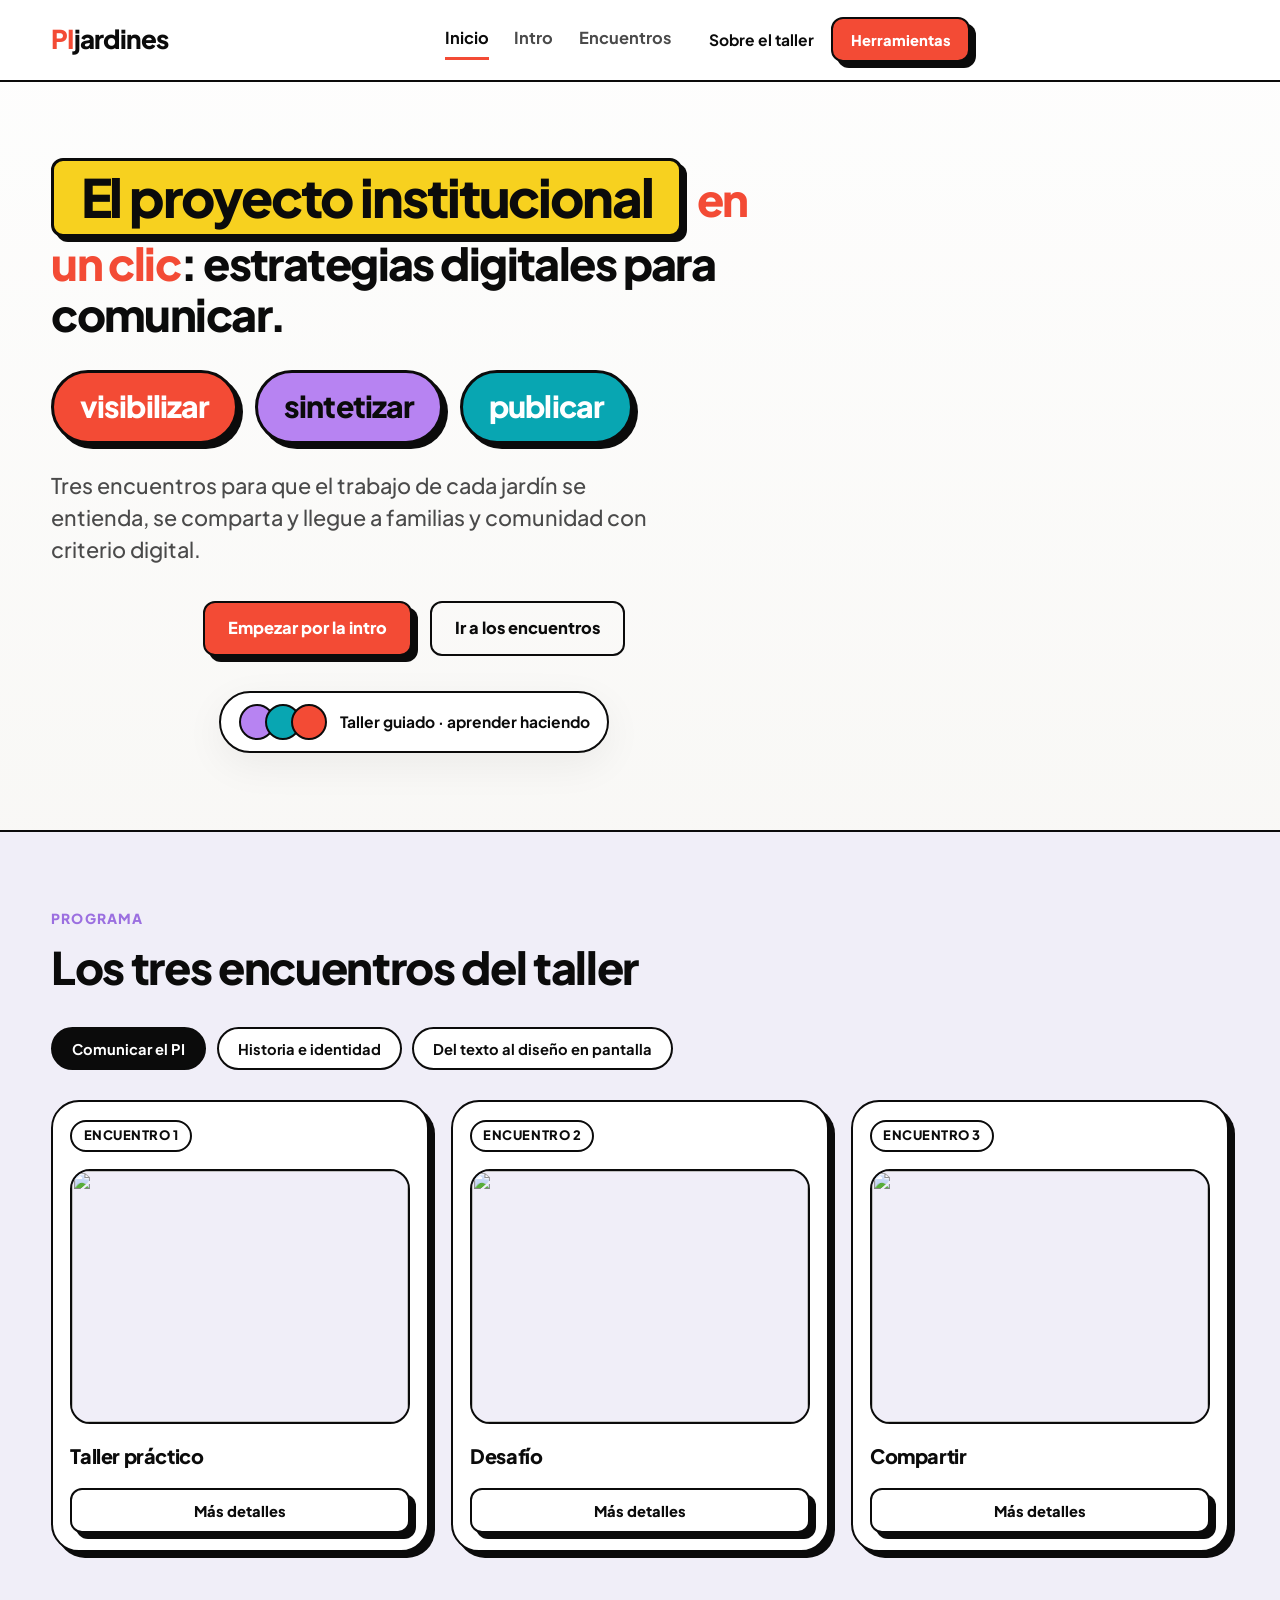
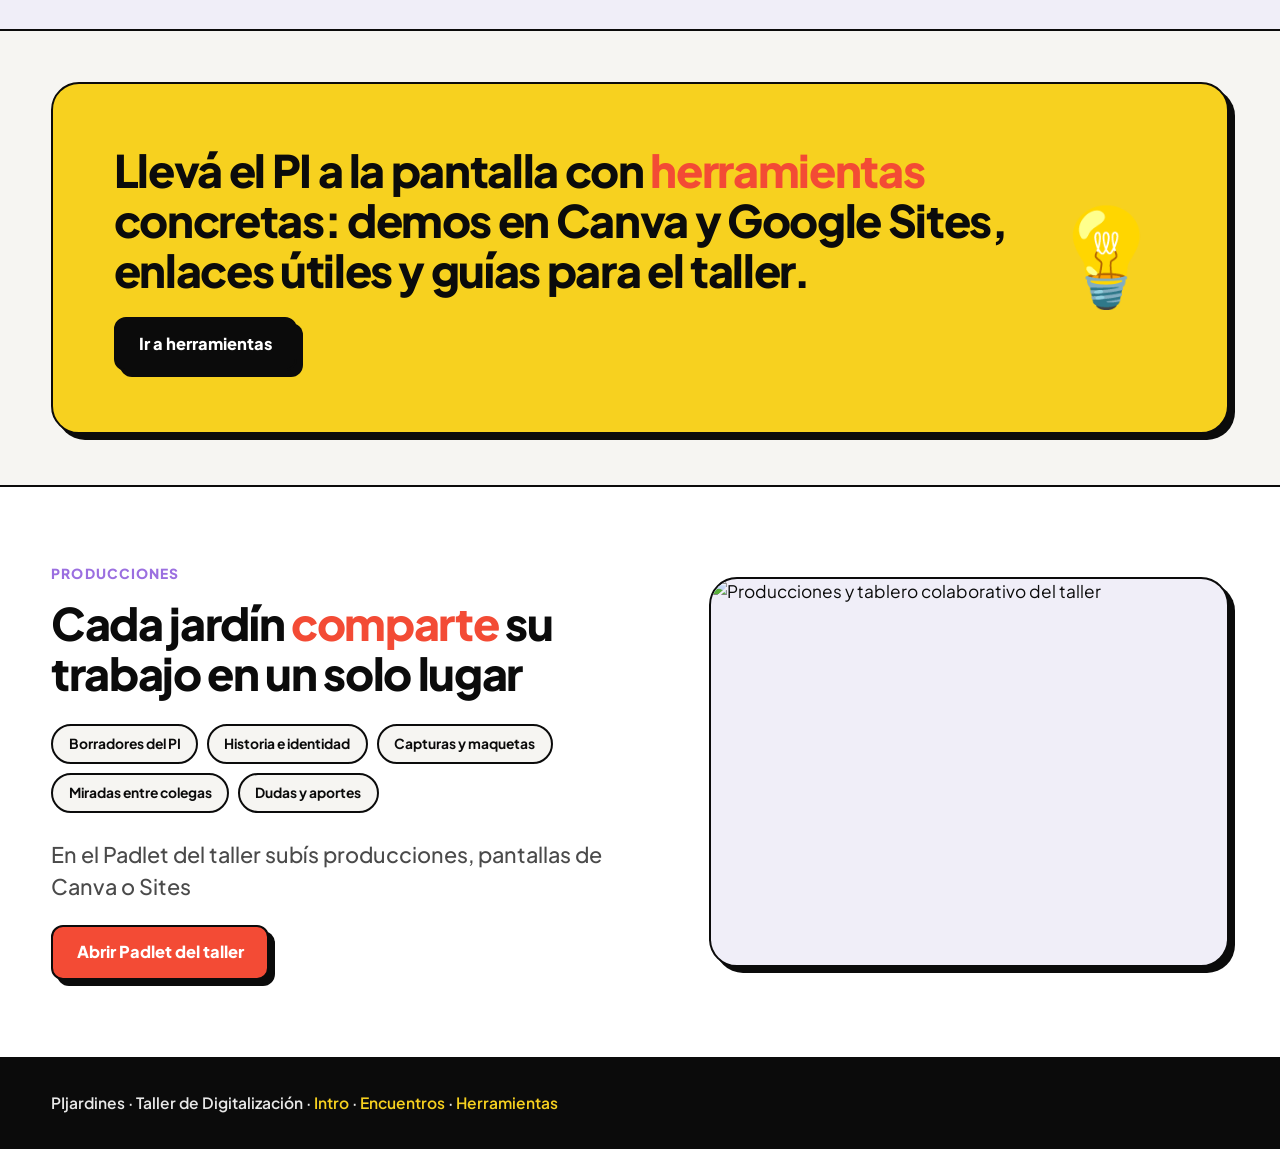
==== commit eaaa04f5: "Inicio: título sin salto de línea tras «en un clic:» Made-with: Cursor" ====
--- a/index.html
+++ b/index.html
@@ -35,8 +35,7 @@
             <section class="hero-home" aria-describedby="home-hero-bg-desc">
                 <div class="hero-copy">
                     <h1 class="h1 hero-title-home"><span class="hero-title-prefix">El proyecto institucional</span>
-                        <span class="hero-title-accent">en un clic</span>:<br>
-                        estrategias digitales para comunicar.</h1>
+                        <span class="hero-title-accent">en un clic</span>: estrategias digitales para comunicar.</h1>
                     <div class="hero-keywords" aria-label="Ejes del taller: visibilizar, sintetizar, publicar">
                         <ul class="hero-keywords-list">
                             <li><span class="keyword-chip keyword-chip--1">visibilizar</span></li>
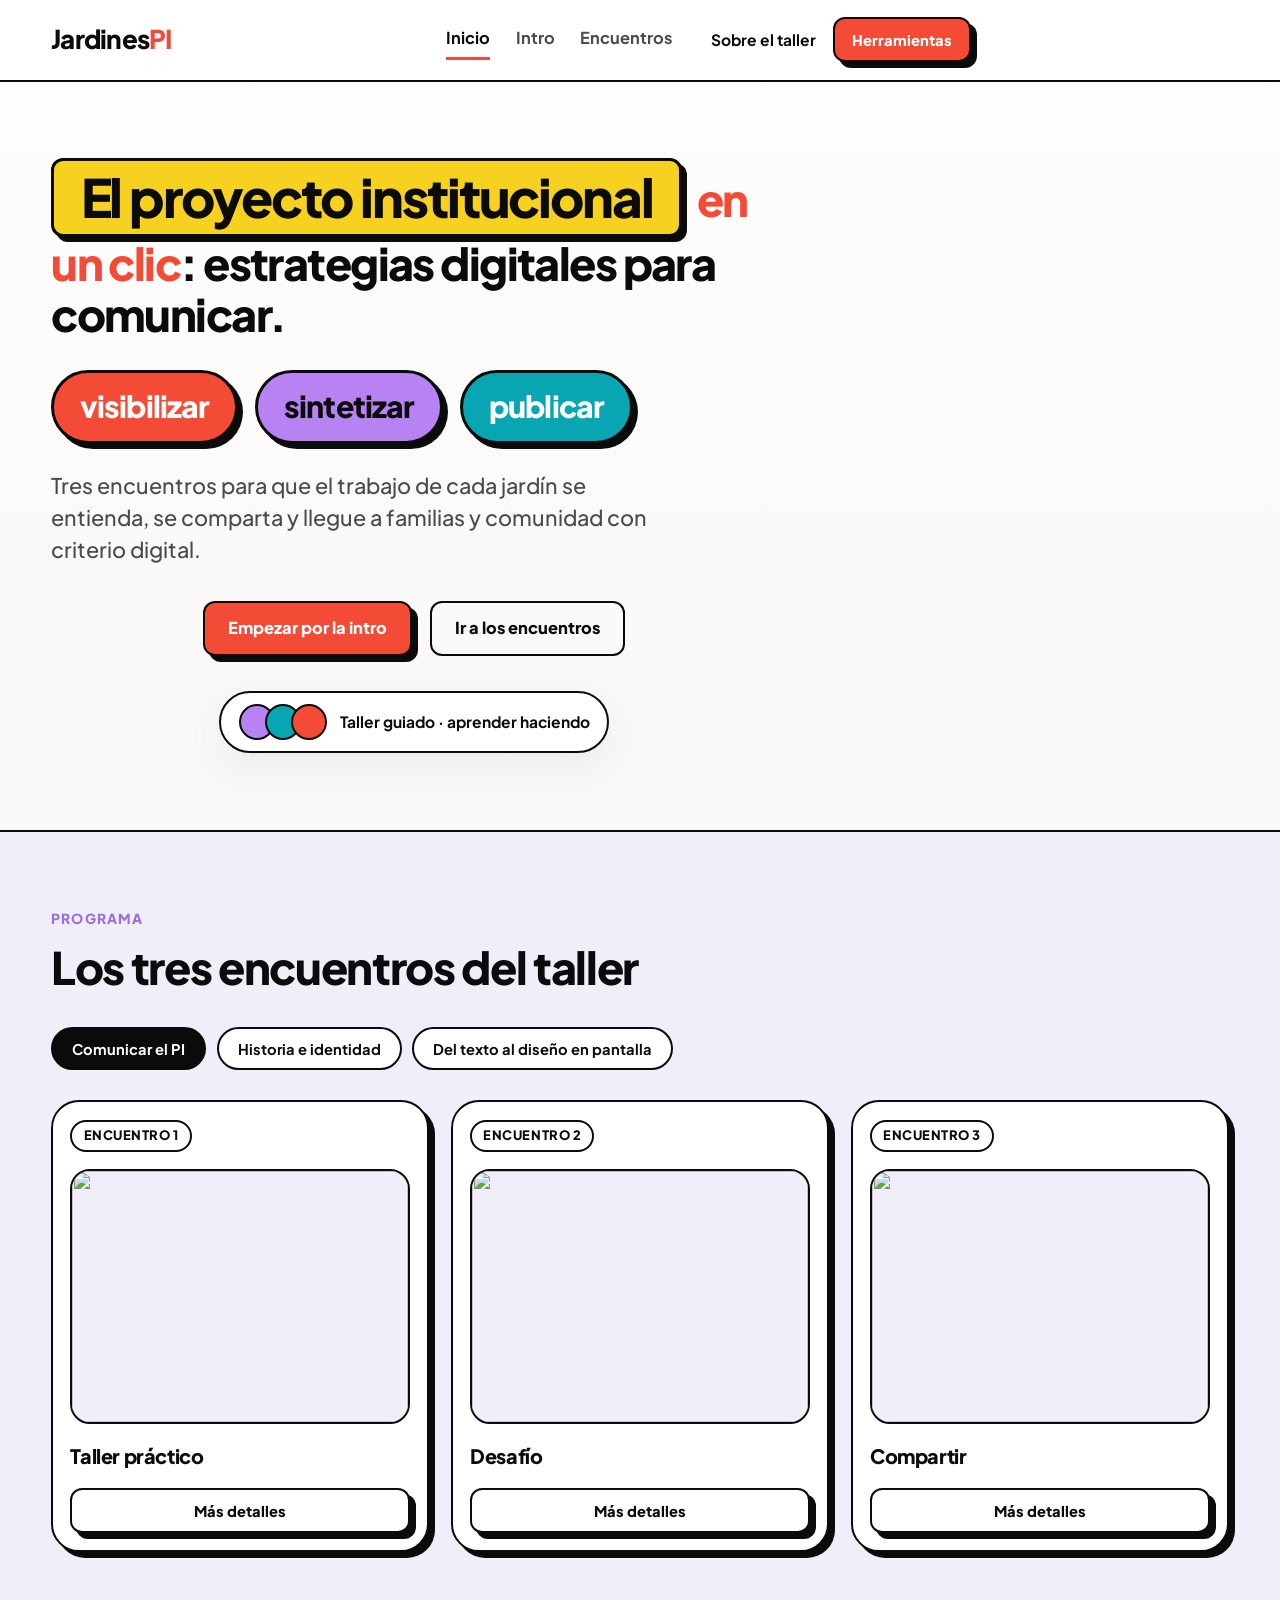
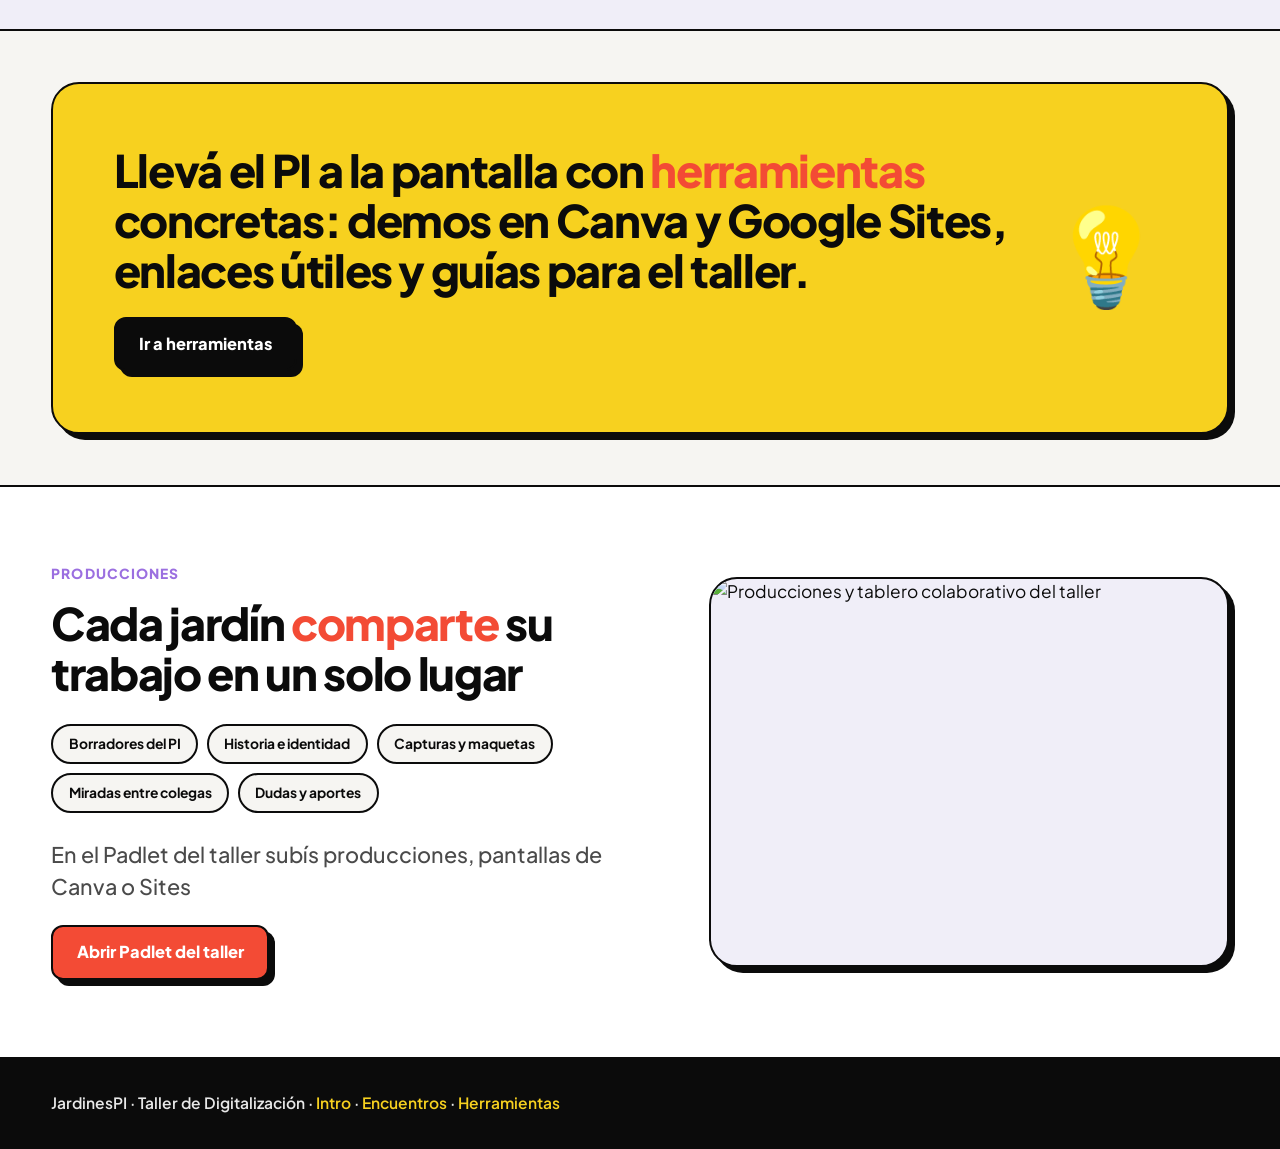
==== commit 7b1b8088: "Marca: PIjardines → JardinesPI (títulos, logo, pies) Made-with: Cursor" ====
--- a/index.html
+++ b/index.html
@@ -4,7 +4,7 @@
 <head>
     <meta charset="UTF-8">
     <meta name="viewport" content="width=device-width, initial-scale=1.0">
-    <title>PIjardines — El PI en un clic: estrategias digitales para comunicar</title>
+    <title>JardinesPI — El PI en un clic: estrategias digitales para comunicar</title>
     <link rel="stylesheet" href="style.css">
     <link href="https://fonts.googleapis.com/css2?family=Plus+Jakarta+Sans:wght@500;600;700;800&display=swap"
         rel="stylesheet">
@@ -13,7 +13,7 @@
 <body>
     <div class="page page--home">
         <header class="site-header">
-            <a href="index.html" class="logo"><span class="logo-accent">PI</span>jardines</a>
+            <a href="index.html" class="logo">Jardines<span class="logo-accent">PI</span></a>
             <input type="checkbox" id="menu-toggle" class="menu-toggle" aria-hidden="true">
             <label for="menu-toggle" class="menu-toggle-label" aria-label="Menú">≡</label>
             <div class="nav-wrap">
@@ -137,7 +137,7 @@
         </main>
 
         <footer class="site-footer">
-            <p>PIjardines · Taller de Digitalización · <a href="intro.html">Intro</a> · <a
+            <p>JardinesPI · Taller de Digitalización · <a href="intro.html">Intro</a> · <a
                     href="encuentros.html">Encuentros</a> · <a href="herramientas.html">Herramientas</a></p>
         </footer>
     </div>
--- a/style.css
+++ b/style.css
@@ -1711,7 +1711,7 @@
     gap: 0.75rem;
 }
 
-/* —— Encuentros (misma estética: neobrutalista, paleta PIjardines) —— */
+/* —— Encuentros (misma estética: neobrutalista, paleta JardinesPI) —— */
 .encuentros-nav {
     padding: 1.25rem var(--page-pad) 1.5rem;
     background: var(--surface);
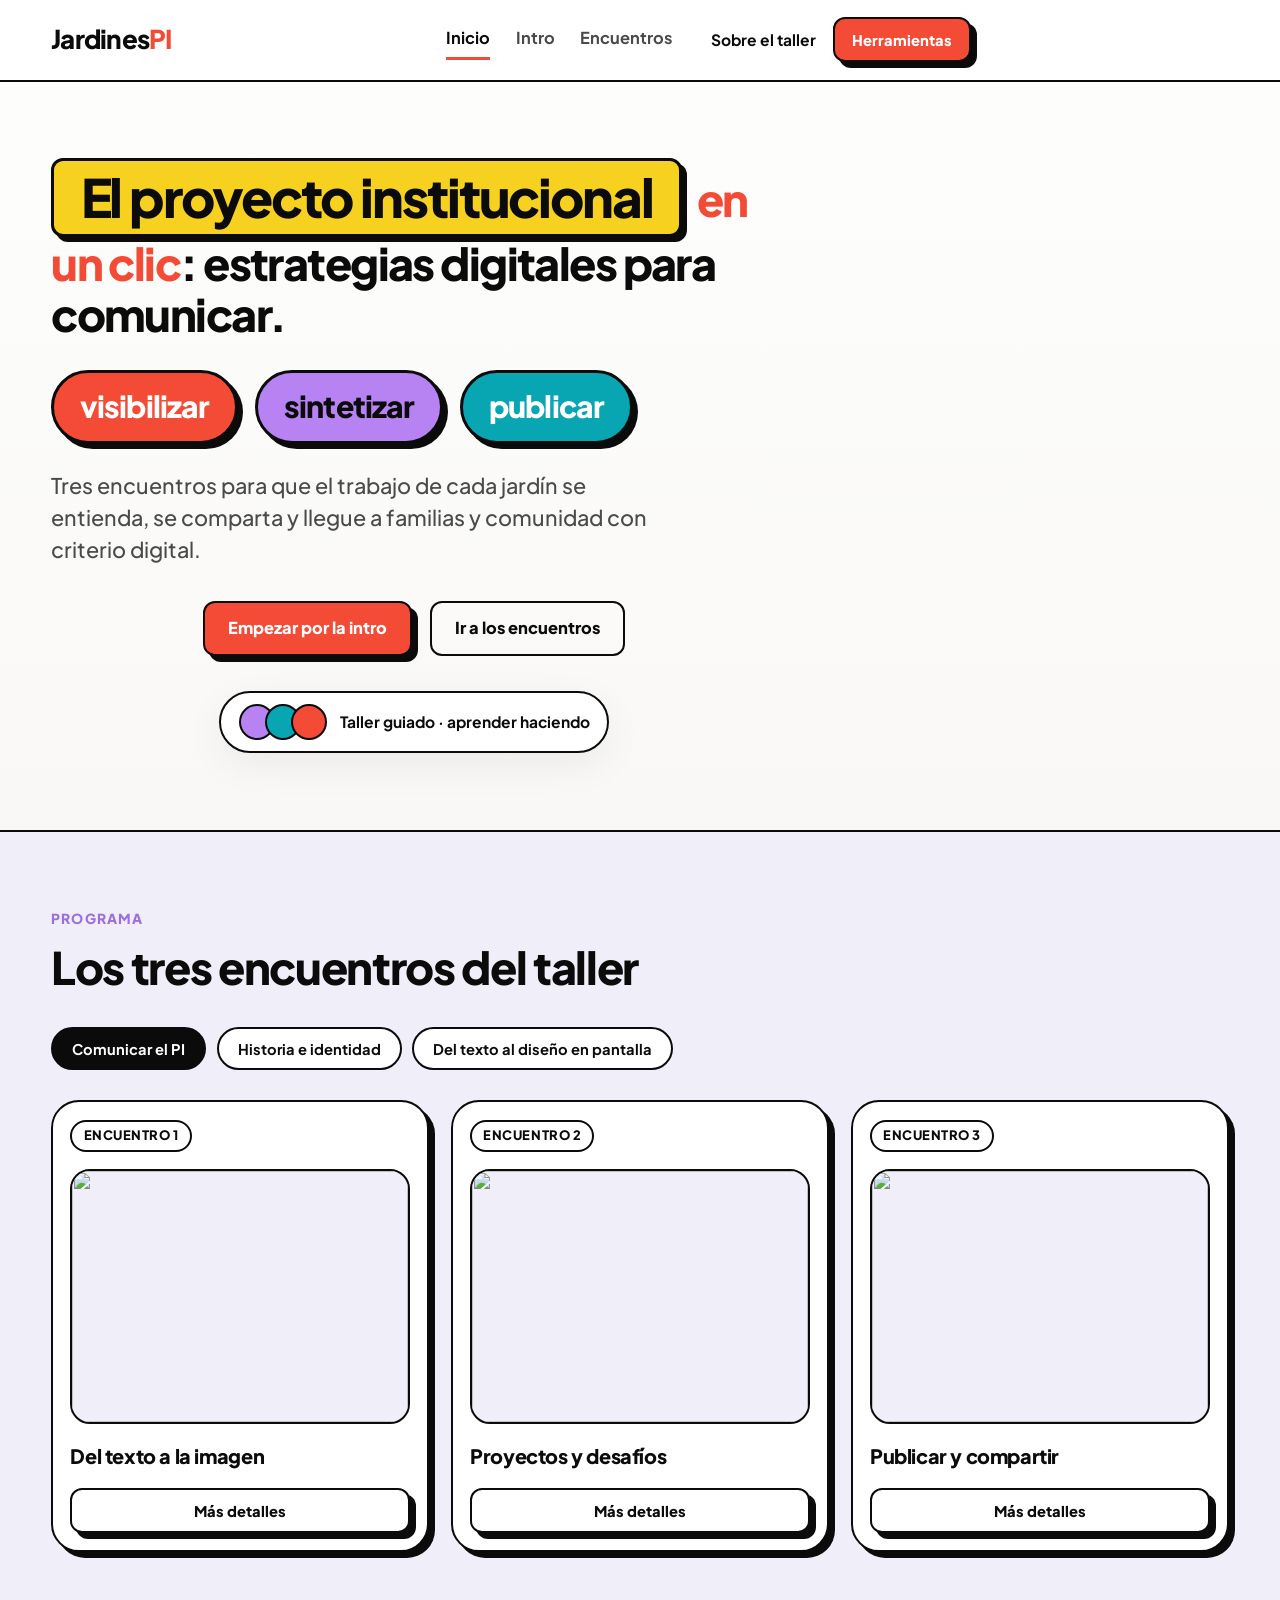
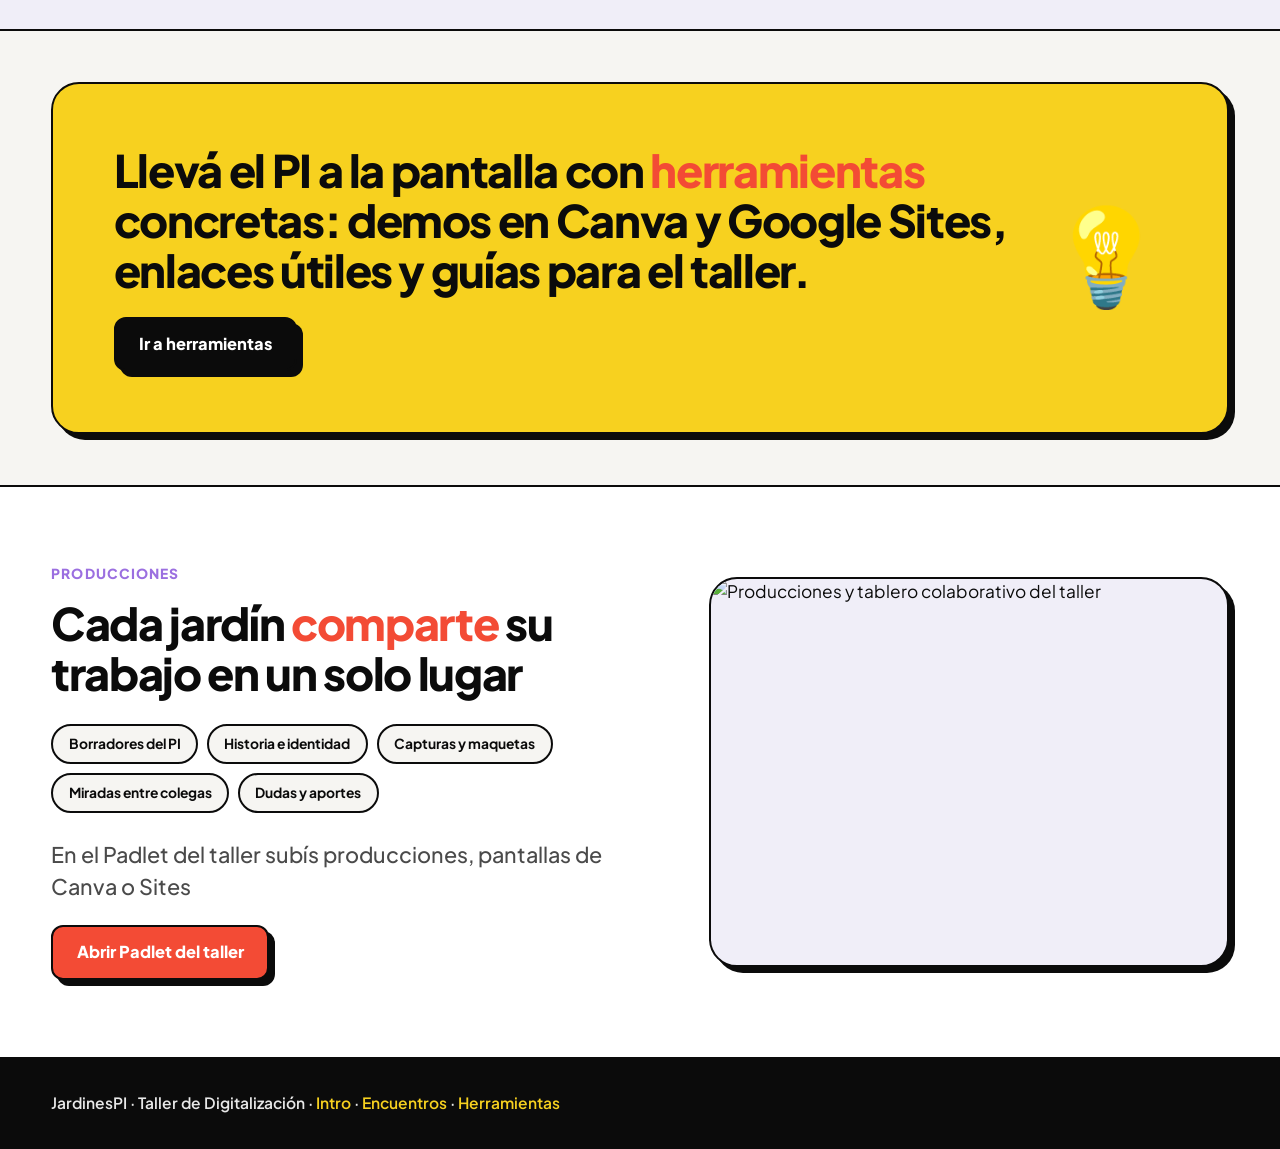
==== commit d073dafa: "Nombres de encuentros; herramientas: texto resultado tras Linktree Made-with: Cursor" ====
--- a/index.html
+++ b/index.html
@@ -78,7 +78,7 @@
                         <div class="course-thumb course-thumb--photo course-thumb--y">
                             <img src="media/image%201.png" width="800" height="600" alt="" loading="lazy" decoding="async">
                         </div>
-                        <h3>Taller práctico</h3>
+                        <h3>Del texto a la imagen</h3>
                         <a href="encuentros.html#encuentro-1" class="btn btn-ghost btn-wide btn-sm">Más detalles</a>
                     </article>
                     <article class="course-card">
@@ -86,7 +86,7 @@
                         <div class="course-thumb course-thumb--photo course-thumb--l">
                             <img src="media/image%202.png" width="800" height="600" alt="" loading="lazy" decoding="async">
                         </div>
-                        <h3>Desafío</h3>
+                        <h3>Proyectos y desafíos</h3>
                         <a href="encuentros.html#encuentro-2" class="btn btn-ghost btn-wide btn-sm">Más detalles</a>
                     </article>
                     <article class="course-card">
@@ -94,7 +94,7 @@
                         <div class="course-thumb course-thumb--photo course-thumb--c">
                             <img src="media/image%203.png" width="800" height="600" alt="" loading="lazy" decoding="async">
                         </div>
-                        <h3>Compartir</h3>
+                        <h3>Publicar y compartir</h3>
                         <a href="encuentros.html#encuentro-3" class="btn btn-ghost btn-wide btn-sm">Más detalles</a>
                     </article>
                 </div>
--- a/style.css
+++ b/style.css
@@ -1579,6 +1579,22 @@
     box-sizing: border-box;
 }
 
+.tools-reference-outcome {
+    margin: 1.25rem 0 0;
+    padding: 1rem 1.2rem;
+    font-size: 1.05rem;
+    font-weight: 800;
+    line-height: 1.5;
+    color: var(--ink);
+    background: var(--yellow-soft);
+    border: var(--border);
+    border-radius: var(--radius-md);
+    box-shadow: 3px 3px 0 var(--ink);
+    text-align: justify;
+    hyphens: auto;
+    -webkit-hyphens: auto;
+}
+
 .tools-demo {
     position: relative;
     overflow: hidden;
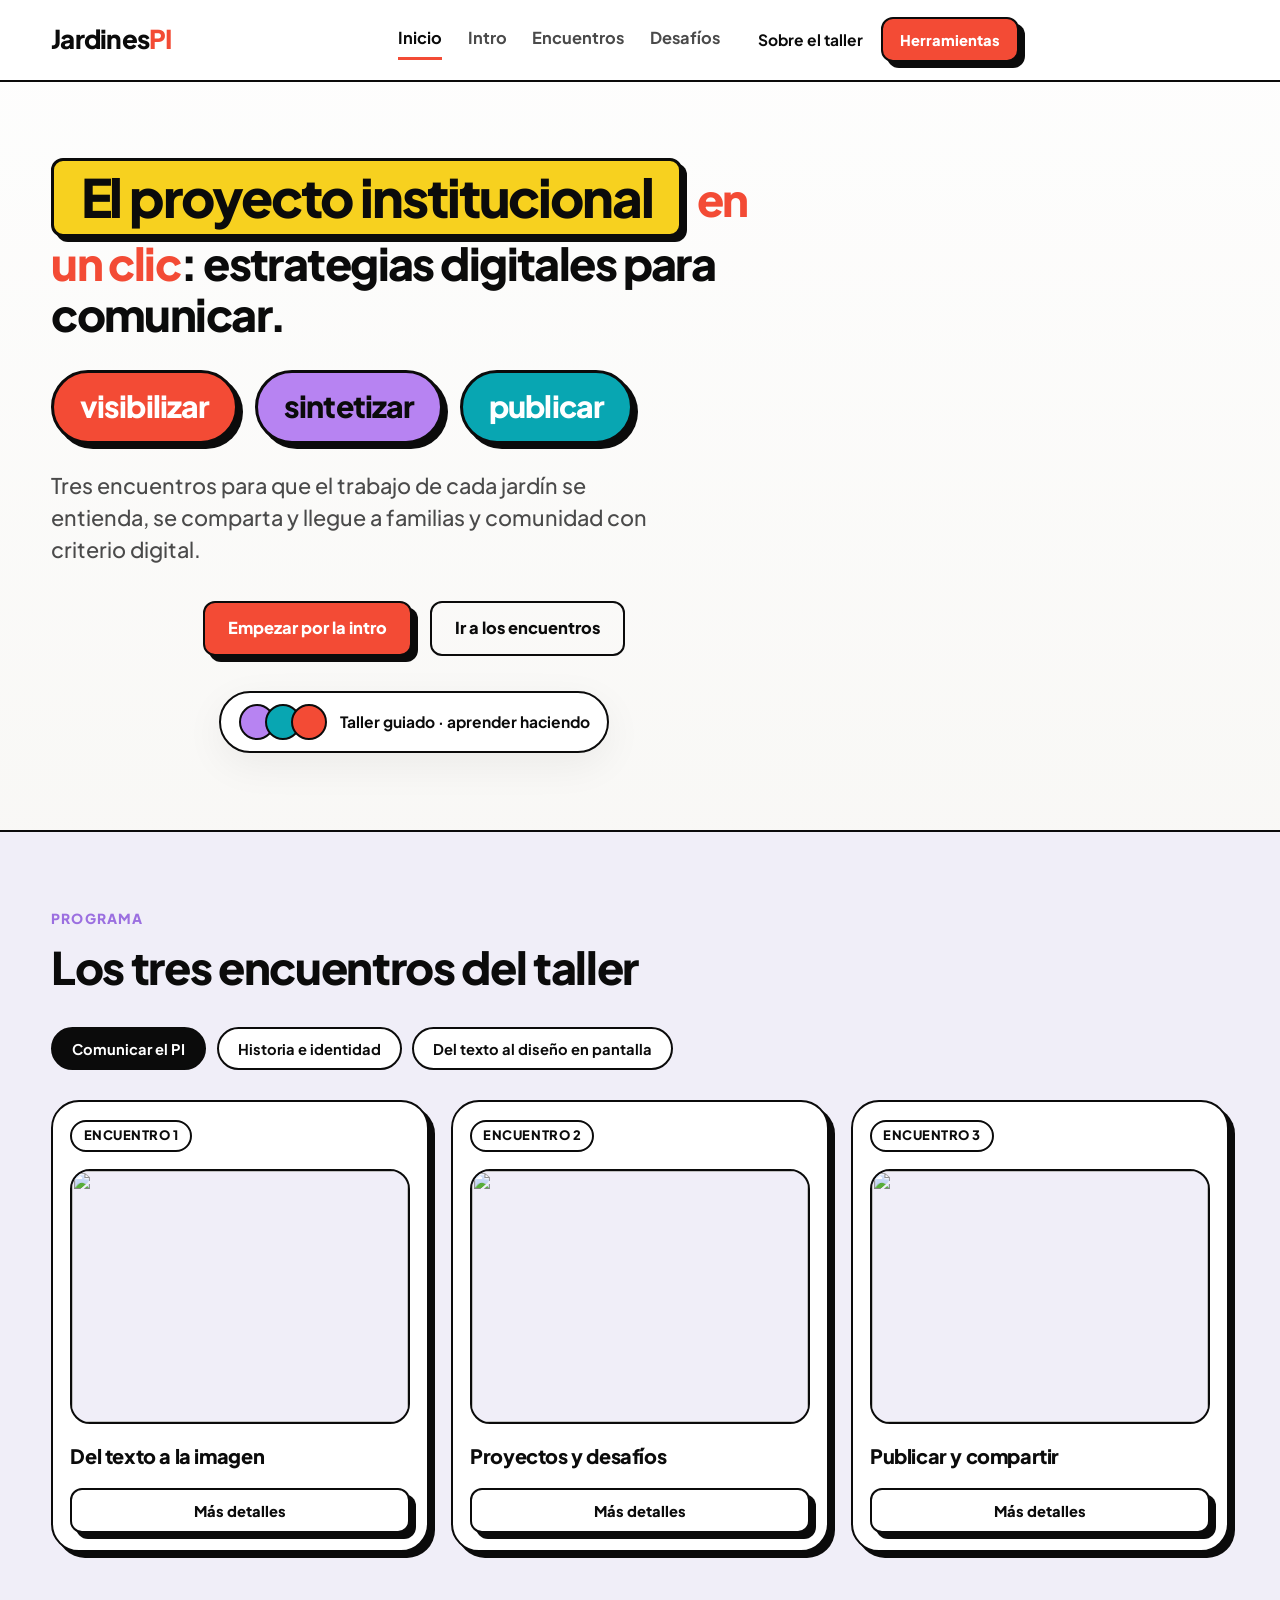
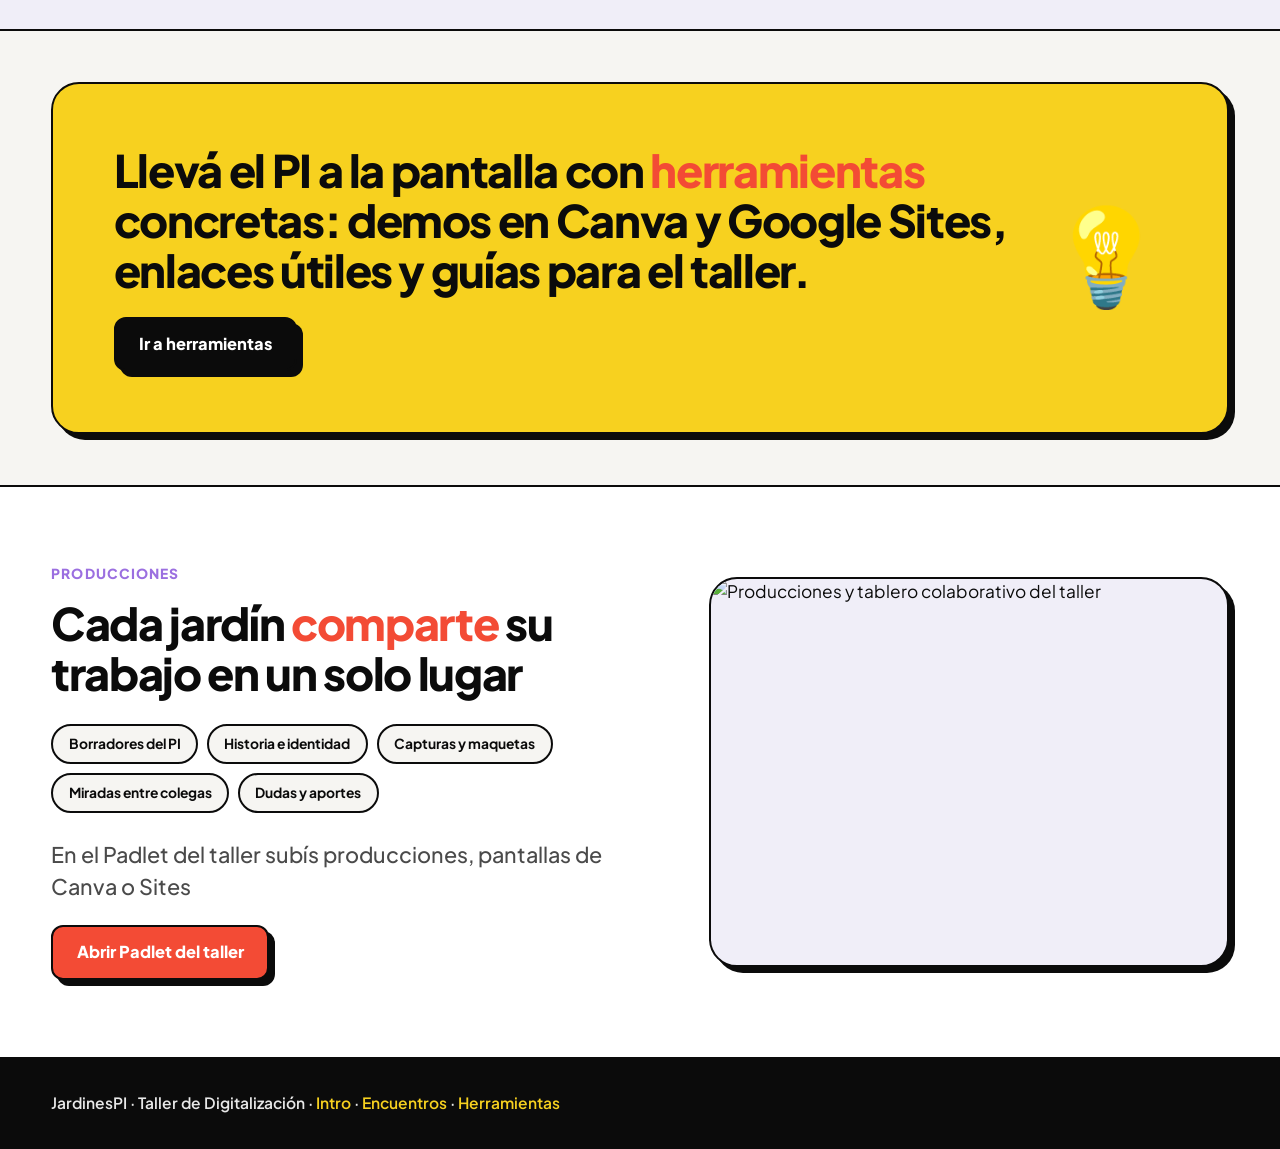
==== commit d3ad9a5e: "Añade página Desafíos, reorganiza encuentros y ajusta estilos - Nueva desafios.html con demo, carátu" ====
--- a/index.html
+++ b/index.html
@@ -21,6 +21,7 @@
                     <a href="index.html" class="nav-link is-active">Inicio</a>
                     <a href="intro.html" class="nav-link">Intro</a>
                     <a href="encuentros.html" class="nav-link">Encuentros</a>
+                    <a href="desafios.html" class="nav-link">Desafíos</a>
                 </nav>
                 <div class="header-actions">
                     <a href="intro.html" class="link-text">Sobre el taller</a>
--- a/style.css
+++ b/style.css
@@ -150,6 +150,34 @@
     -webkit-backdrop-filter: blur(10px);
 }
 
+.page--desafios {
+    position: relative;
+    background-color: var(--paper-bg);
+    background-image: linear-gradient(
+            180deg,
+            rgba(255, 255, 255, 0.42) 0%,
+            rgba(246, 245, 242, 0.32) 45%,
+            rgba(246, 245, 242, 0.5) 100%
+        ),
+        url("media/image 01.png");
+    background-size: auto, cover;
+    background-position: center top, center center;
+    background-repeat: no-repeat;
+    background-attachment: scroll, fixed;
+}
+
+.page--desafios .encuentro-section {
+    background-color: rgba(246, 245, 242, 0.38);
+    background-image: radial-gradient(var(--gray-line) 1px, transparent 1px);
+    background-size: 40px 40px;
+}
+
+.page--desafios .encuentro-inner {
+    background: rgba(255, 255, 255, 0.86);
+    backdrop-filter: blur(10px);
+    -webkit-backdrop-filter: blur(10px);
+}
+
 .visually-hidden {
     position: absolute;
     width: 1px;
@@ -1443,7 +1471,7 @@
     color: var(--ink);
 }
 
-.tools-link-btn--banana {
+.tools-link-btn--gemini {
     background: #ffe135;
     color: var(--ink);
 }
@@ -1791,6 +1819,52 @@
     max-width: min(100%, 52rem);
 }
 
+.page--desafios .encuentro-inner,
+.page--desafios .encuentro-section--wide .encuentro-inner {
+    max-width: min(100%, 70rem);
+}
+
+.page--desafios .encuentro-hero-grid {
+    grid-template-columns: 1fr;
+}
+
+.page--desafios .course-thumb {
+    max-width: min(520px, 100%);
+    margin-top: 0.85rem;
+    margin-left: auto;
+}
+
+.page--desafios .desafios-hero {
+    position: relative;
+    padding: clamp(1.25rem, 3vw, 1.8rem);
+    border: var(--border);
+    border-radius: var(--radius-lg);
+    box-shadow: var(--shadow-card);
+    overflow: hidden;
+    background-color: var(--yellow);
+    background-image: radial-gradient(var(--gray-line) 1px, transparent 1px);
+    background-size: 40px 40px;
+}
+
+.page--desafios .desafios-hero-title {
+    margin: 0 0 0.85rem;
+}
+
+.page--desafios .desafios-hero-lead {
+    margin: 0;
+    max-width: 56rem;
+}
+
+.page--desafios .encuentro-text {
+    font-size: 1.18rem;
+    line-height: 1.6;
+}
+
+.page--desafios .encuentro-bullets {
+    font-size: 1.14rem;
+    line-height: 1.6;
+}
+
 .encuentro-badge {
     display: inline-block;
     font-weight: 800;
@@ -1845,6 +1919,391 @@
 
 .encuentro-hero-main {
     min-width: 0;
+}
+
+.encuentro-hero-cta {
+    display: block;
+    width: fit-content;
+}
+
+.compare-grid {
+    display: grid;
+    grid-template-columns: repeat(2, minmax(0, 1fr));
+    gap: clamp(0.85rem, 2vw, 1.1rem);
+    margin-top: 0.8rem;
+}
+
+.compare-card {
+    padding: 1rem 1rem 1.05rem;
+    background: var(--surface);
+    border: var(--border);
+    border-radius: var(--radius-md);
+    box-shadow: var(--shadow-card);
+}
+
+.compare-card--good {
+    background: linear-gradient(180deg, rgba(255, 245, 212, 0.5), var(--surface));
+}
+
+.compare-title {
+    margin: 0 0 0.65rem;
+    font-size: 0.95rem;
+    font-weight: 800;
+    letter-spacing: -0.01em;
+    color: var(--ink);
+}
+
+@media (max-width: 720px) {
+    .compare-grid {
+        grid-template-columns: 1fr;
+    }
+}
+
+.ejemplos-grid {
+    margin-top: 1rem;
+}
+
+.demo-grid {
+    margin-top: 0.85rem;
+}
+
+.demo-steps {
+    margin: 0 0 1rem;
+    padding-left: 1.25rem;
+    font-size: 1.05rem;
+    font-weight: 650;
+    color: var(--gray-text);
+    line-height: 1.6;
+}
+
+.demo-steps li {
+    margin-bottom: 0.55rem;
+}
+
+.demo-mock {
+    border: var(--border);
+    border-radius: var(--radius-md);
+    box-shadow: var(--shadow-card);
+    overflow: hidden;
+    background: rgba(255, 255, 255, 0.85);
+}
+
+.demo-mock__topbar {
+    display: flex;
+    align-items: center;
+    gap: 0.4rem;
+    padding: 0.6rem 0.75rem;
+    background: rgba(232, 226, 247, 0.55);
+    border-bottom: 1px solid rgba(0, 0, 0, 0.12);
+}
+
+.demo-dot {
+    width: 10px;
+    height: 10px;
+    border-radius: 999px;
+    background: rgba(0, 0, 0, 0.18);
+}
+
+.demo-mock__title {
+    margin-left: 0.4rem;
+    font-weight: 800;
+    font-size: 0.82rem;
+    letter-spacing: 0.06em;
+    text-transform: uppercase;
+    color: rgba(0, 0, 0, 0.78);
+}
+
+.demo-mock__page {
+    padding: 0.9rem;
+}
+
+.demo-block {
+    padding: 0.85rem;
+    background: rgba(246, 245, 242, 0.72);
+    border: 1px dashed rgba(0, 0, 0, 0.18);
+    border-radius: var(--radius-md);
+}
+
+.demo-block + .demo-block {
+    margin-top: 0.75rem;
+}
+
+.demo-block--cover {
+    background:
+        radial-gradient(circle at 18% 30%, rgba(247, 209, 31, 0.35), transparent 55%),
+        radial-gradient(circle at 75% 20%, rgba(255, 107, 94, 0.22), transparent 55%),
+        rgba(246, 245, 242, 0.78);
+}
+
+.demo-kicker {
+    display: inline-block;
+    margin: 0 0 0.35rem;
+    padding: 0.22rem 0.55rem;
+    border-radius: var(--radius-pill);
+    border: var(--border);
+    font-size: 0.72rem;
+    font-weight: 800;
+    letter-spacing: 0.06em;
+    text-transform: uppercase;
+    background: rgba(247, 209, 31, 0.28);
+    color: var(--ink);
+}
+
+.demo-h {
+    margin: 0 0 0.35rem;
+    font-size: 1.2rem;
+    font-weight: 800;
+    letter-spacing: -0.02em;
+}
+
+.demo-p {
+    margin: 0;
+    font-size: 1.02rem;
+    font-weight: 650;
+    color: var(--gray-text);
+    line-height: 1.55;
+}
+
+.demo-sub {
+    margin: 0 0 0.6rem;
+    font-size: 0.85rem;
+    font-weight: 800;
+    letter-spacing: 0.06em;
+    text-transform: uppercase;
+    color: var(--ink);
+}
+
+.demo-cards {
+    display: grid;
+    grid-template-columns: repeat(2, minmax(0, 1fr));
+    gap: 0.65rem;
+}
+
+.demo-card {
+    background: rgba(255, 255, 255, 0.85);
+    border: 1px solid rgba(0, 0, 0, 0.12);
+    border-radius: var(--radius-md);
+    padding: 0.65rem;
+}
+
+.demo-img {
+    border-radius: 12px;
+    border: 1px solid rgba(0, 0, 0, 0.12);
+    background:
+        radial-gradient(circle at 20% 25%, rgba(247, 209, 31, 0.45), transparent 60%),
+        radial-gradient(circle at 80% 30%, rgba(255, 107, 94, 0.28), transparent 62%),
+        radial-gradient(circle at 55% 78%, rgba(106, 92, 255, 0.2), transparent 62%),
+        rgba(232, 226, 247, 0.35);
+    aspect-ratio: 4/3;
+    margin-bottom: 0.55rem;
+}
+
+.demo-img--wide {
+    aspect-ratio: 16/10;
+}
+
+.demo-card-title {
+    margin: 0 0 0.25rem;
+    font-weight: 800;
+    font-size: 1.02rem;
+    color: var(--ink);
+}
+
+.demo-card-text {
+    margin: 0;
+    font-size: 0.98rem;
+    font-weight: 650;
+    color: var(--gray-text);
+    line-height: 1.55;
+}
+
+.demo-panels {
+    display: grid;
+    grid-template-columns: 1fr;
+    gap: 0.65rem;
+}
+
+.demo-panel {
+    background: rgba(255, 255, 255, 0.85);
+    border: 1px solid rgba(0, 0, 0, 0.12);
+    border-radius: var(--radius-md);
+    padding: 0.65rem 0.75rem;
+}
+
+.demo-panel-title {
+    margin: 0 0 0.35rem;
+    font-weight: 800;
+    font-size: 1.02rem;
+    color: var(--ink);
+}
+
+.demo-panel-line {
+    margin: 0.2rem 0 0;
+    font-size: 0.98rem;
+    font-weight: 650;
+    color: var(--gray-text);
+    line-height: 1.5;
+}
+
+.demo-sites-nav {
+    display: flex;
+    flex-wrap: wrap;
+    gap: 0.5rem;
+    margin-bottom: 0.75rem;
+}
+
+.demo-chip {
+    display: inline-block;
+    padding: 0.22rem 0.6rem;
+    border-radius: var(--radius-pill);
+    border: 1px solid rgba(0, 0, 0, 0.14);
+    background: rgba(255, 255, 255, 0.8);
+    font-weight: 800;
+    font-size: 0.78rem;
+    color: rgba(0, 0, 0, 0.78);
+}
+
+.demo-chip--active {
+    background: rgba(247, 209, 31, 0.32);
+    border-color: rgba(0, 0, 0, 0.18);
+}
+
+.demo-sites-row {
+    display: grid;
+    grid-template-columns: 180px minmax(0, 1fr);
+    gap: 0.85rem;
+    align-items: start;
+}
+
+@media (max-width: 720px) {
+    .demo-cards {
+        grid-template-columns: 1fr;
+    }
+
+    .demo-sites-row {
+        grid-template-columns: 1fr;
+    }
+}
+
+.ejemplo-proyecto {
+    display: grid;
+    grid-template-columns: 160px minmax(0, 1fr);
+    gap: 1rem;
+    align-items: stretch;
+}
+
+.ejemplo-proyecto__media {
+    border-radius: var(--radius-md);
+    border: var(--border);
+    box-shadow: 3px 3px 0 var(--ink);
+    background:
+        radial-gradient(circle at 20% 25%, rgba(247, 209, 31, 0.55), transparent 55%),
+        radial-gradient(circle at 80% 30%, rgba(255, 107, 94, 0.35), transparent 58%),
+        radial-gradient(circle at 60% 75%, rgba(106, 92, 255, 0.25), transparent 60%),
+        var(--surface-muted);
+}
+
+.ejemplo-proyecto__kicker {
+    display: inline-block;
+    margin: 0 0 0.35rem;
+    padding: 0.25rem 0.55rem;
+    border-radius: var(--radius-pill);
+    border: var(--border);
+    background: rgba(247, 209, 31, 0.35);
+    font-size: 0.72rem;
+    font-weight: 800;
+    letter-spacing: 0.06em;
+    text-transform: uppercase;
+    color: var(--ink);
+    width: fit-content;
+}
+
+.ejemplo-proyecto__title {
+    margin: 0 0 0.5rem;
+    font-size: 1.2rem;
+    font-weight: 800;
+    letter-spacing: -0.02em;
+    line-height: 1.15;
+}
+
+.ejemplo-proyecto__text {
+    margin: 0 0 0.55rem;
+    font-size: 1.05rem;
+    font-weight: 600;
+    color: var(--gray-text);
+    line-height: 1.55;
+}
+
+.ejemplo-proyecto__pull {
+    margin: 0 0 0.85rem;
+    padding: 0.7rem 0.85rem;
+    background: rgba(232, 226, 247, 0.58);
+    border: var(--border);
+    border-radius: var(--radius-md);
+    box-shadow: var(--shadow-card);
+    font-size: 1rem;
+    font-weight: 700;
+    color: var(--ink);
+}
+
+.ejemplo-proyecto__cta {
+    width: fit-content;
+}
+
+.ejemplo-desafio__title {
+    margin: 0 0 0.85rem;
+    font-size: 1.15rem;
+    font-weight: 800;
+    letter-spacing: -0.02em;
+    line-height: 1.15;
+}
+
+.ejemplo-desafio__dl {
+    margin: 0;
+}
+
+.ejemplo-desafio__row {
+    display: grid;
+    grid-template-columns: 180px minmax(0, 1fr);
+    gap: 0.85rem;
+    padding: 0.75rem 0;
+    border-top: 1px dashed rgba(0, 0, 0, 0.18);
+}
+
+.ejemplo-desafio__row:first-child {
+    border-top: none;
+    padding-top: 0;
+}
+
+.ejemplo-desafio__row dt {
+    font-weight: 800;
+    font-size: 0.85rem;
+    letter-spacing: 0.06em;
+    text-transform: uppercase;
+    color: var(--ink);
+}
+
+.ejemplo-desafio__row dd {
+    margin: 0;
+    font-size: 1.05rem;
+    font-weight: 600;
+    color: var(--gray-text);
+    line-height: 1.55;
+}
+
+@media (max-width: 720px) {
+    .ejemplo-proyecto {
+        grid-template-columns: 1fr;
+    }
+
+    .ejemplo-proyecto__media {
+        aspect-ratio: 16/9;
+    }
+
+    .ejemplo-desafio__row {
+        grid-template-columns: 1fr;
+        gap: 0.35rem;
+    }
 }
 
 .encuentro-hero-main .lead {
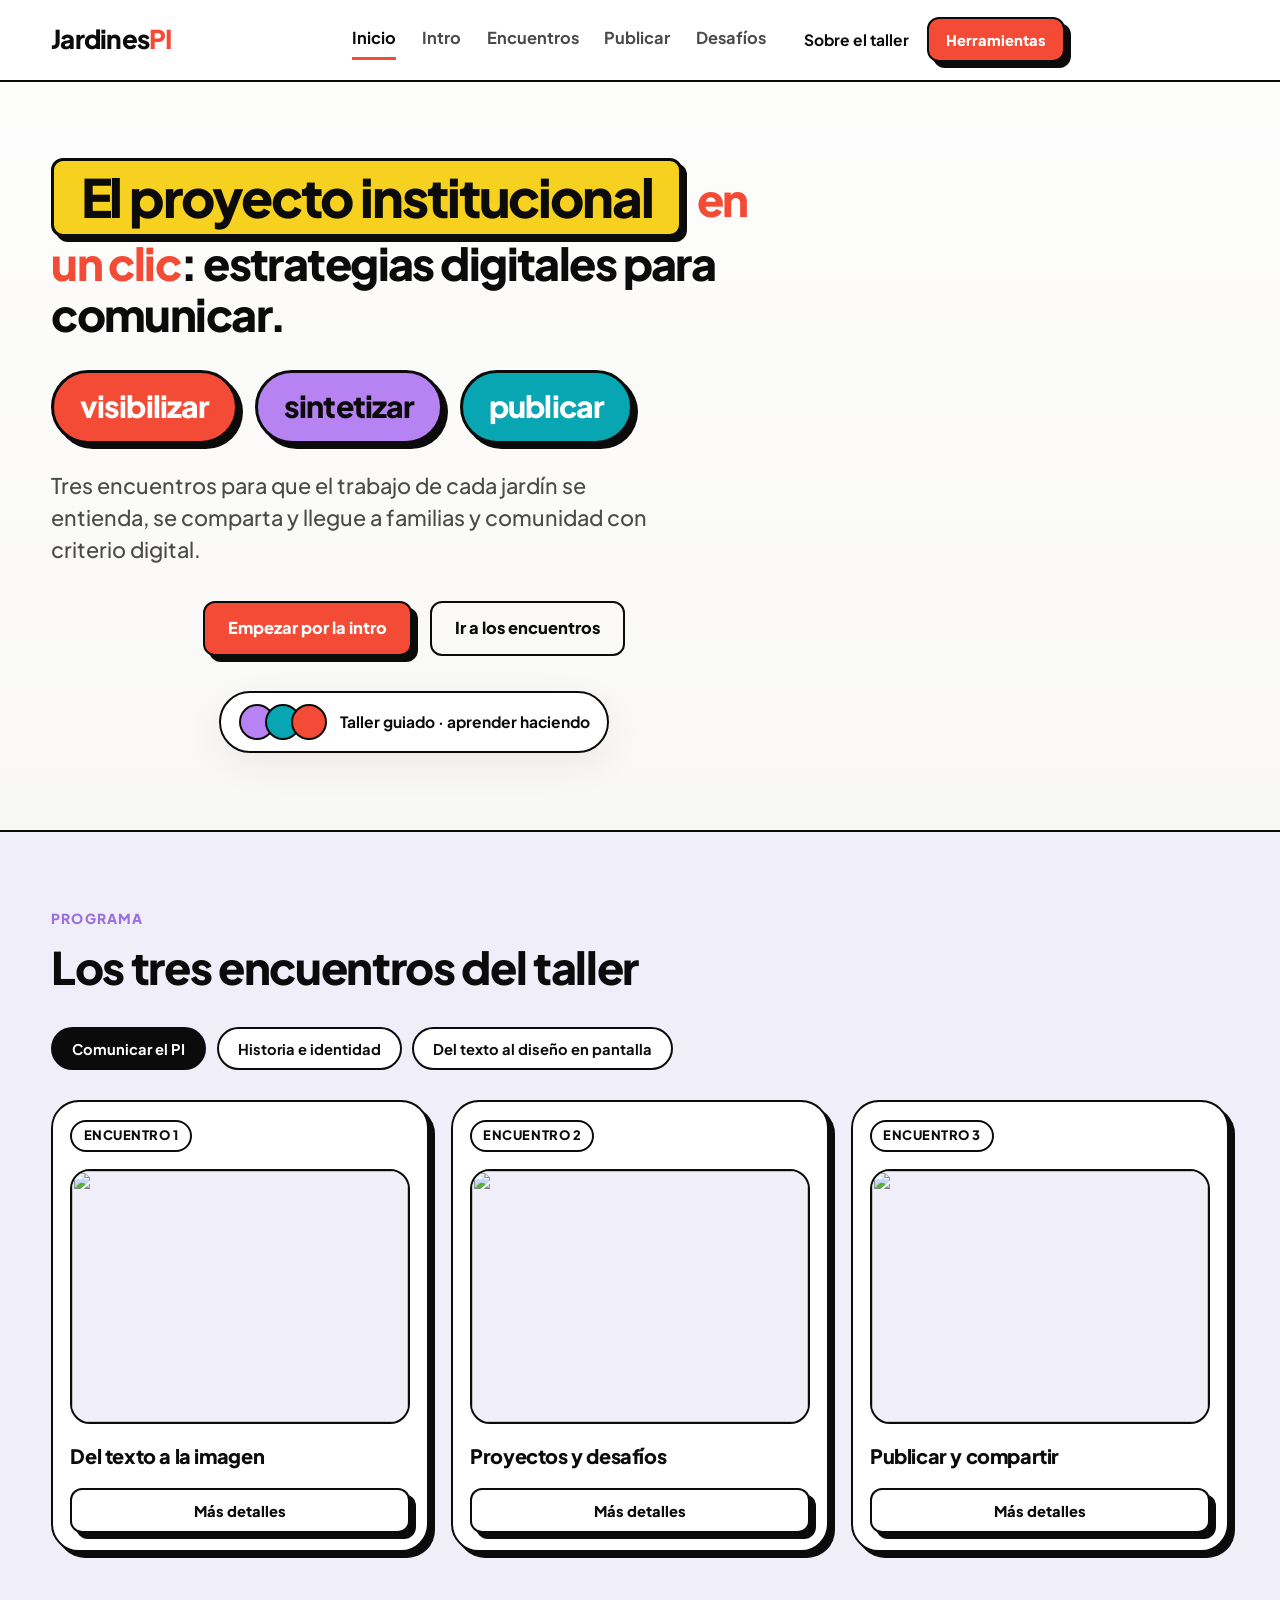
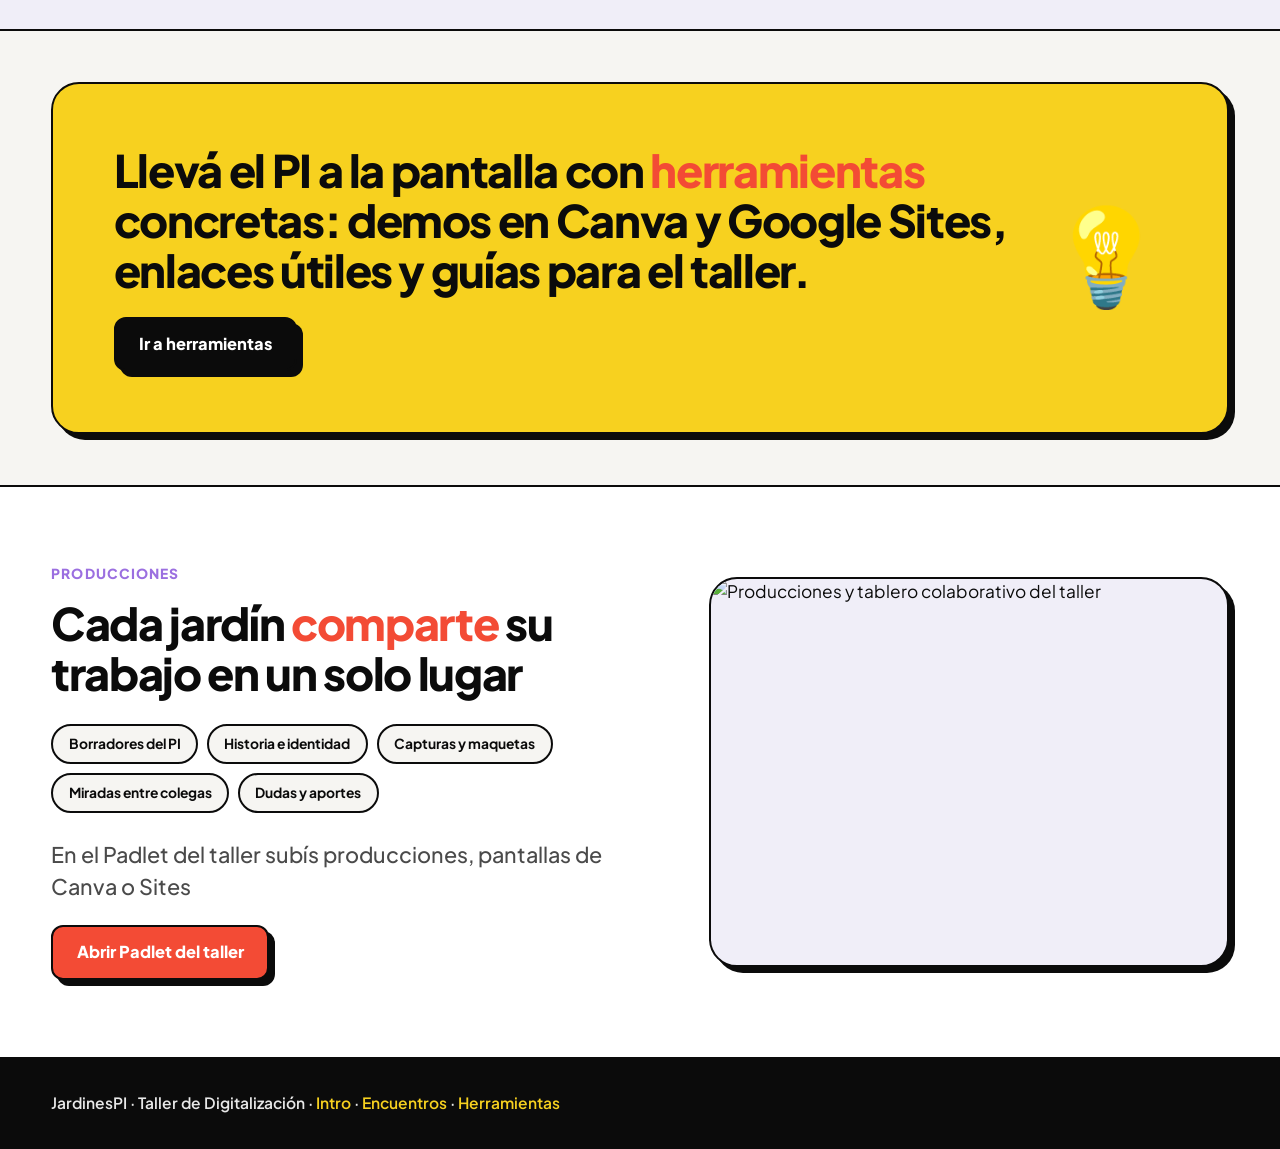
==== commit bd2c4f1e: "Agrega Encuentro 3 y página Publicar Incorpora la guía de publicación, actualiza la consigna del Enc" ====
--- a/index.html
+++ b/index.html
@@ -5,7 +5,7 @@
     <meta charset="UTF-8">
     <meta name="viewport" content="width=device-width, initial-scale=1.0">
     <title>JardinesPI — El PI en un clic: estrategias digitales para comunicar</title>
-    <link rel="stylesheet" href="style.css">
+    <link rel="stylesheet" href="style.css?v=3">
     <link href="https://fonts.googleapis.com/css2?family=Plus+Jakarta+Sans:wght@500;600;700;800&display=swap"
         rel="stylesheet">
 </head>
@@ -21,6 +21,7 @@
                     <a href="index.html" class="nav-link is-active">Inicio</a>
                     <a href="intro.html" class="nav-link">Intro</a>
                     <a href="encuentros.html" class="nav-link">Encuentros</a>
+                    <a href="publicar.html" class="nav-link">Publicar</a>
                     <a href="desafios.html" class="nav-link">Desafíos</a>
                 </nav>
                 <div class="header-actions">
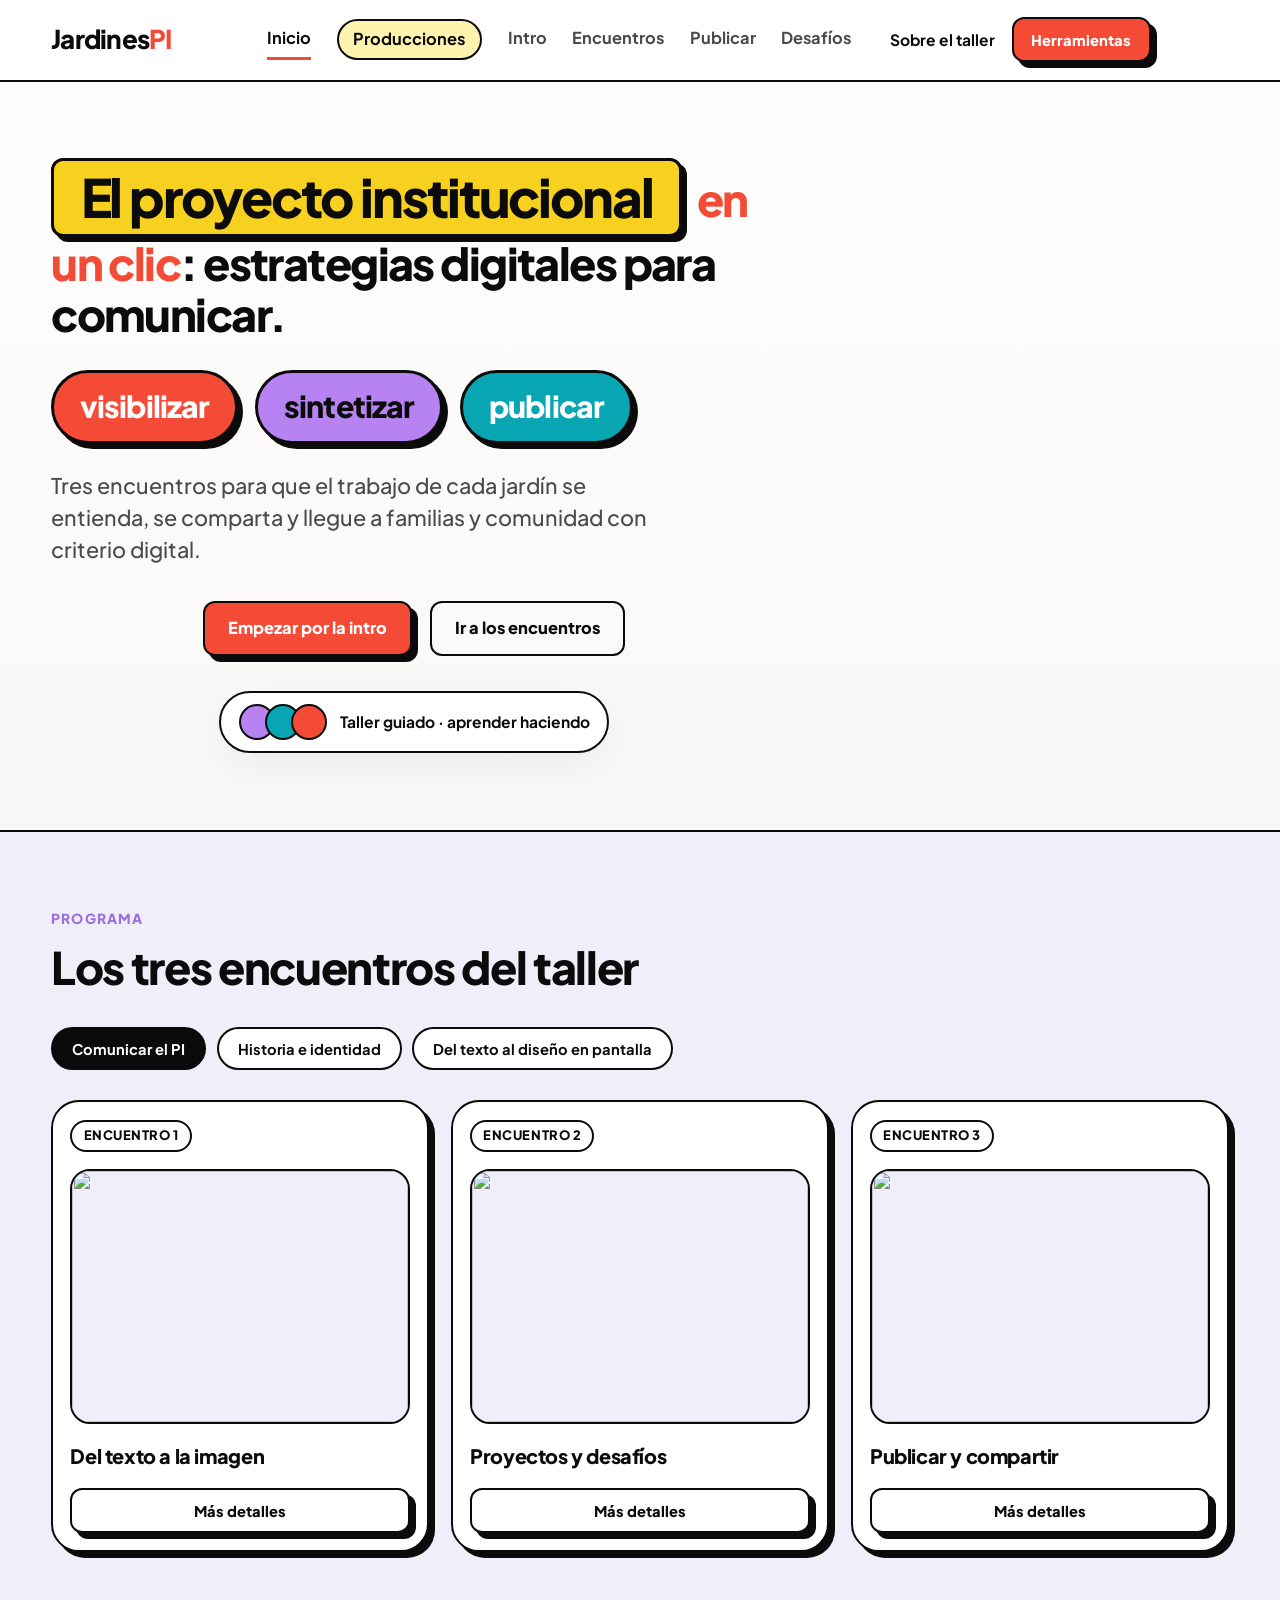
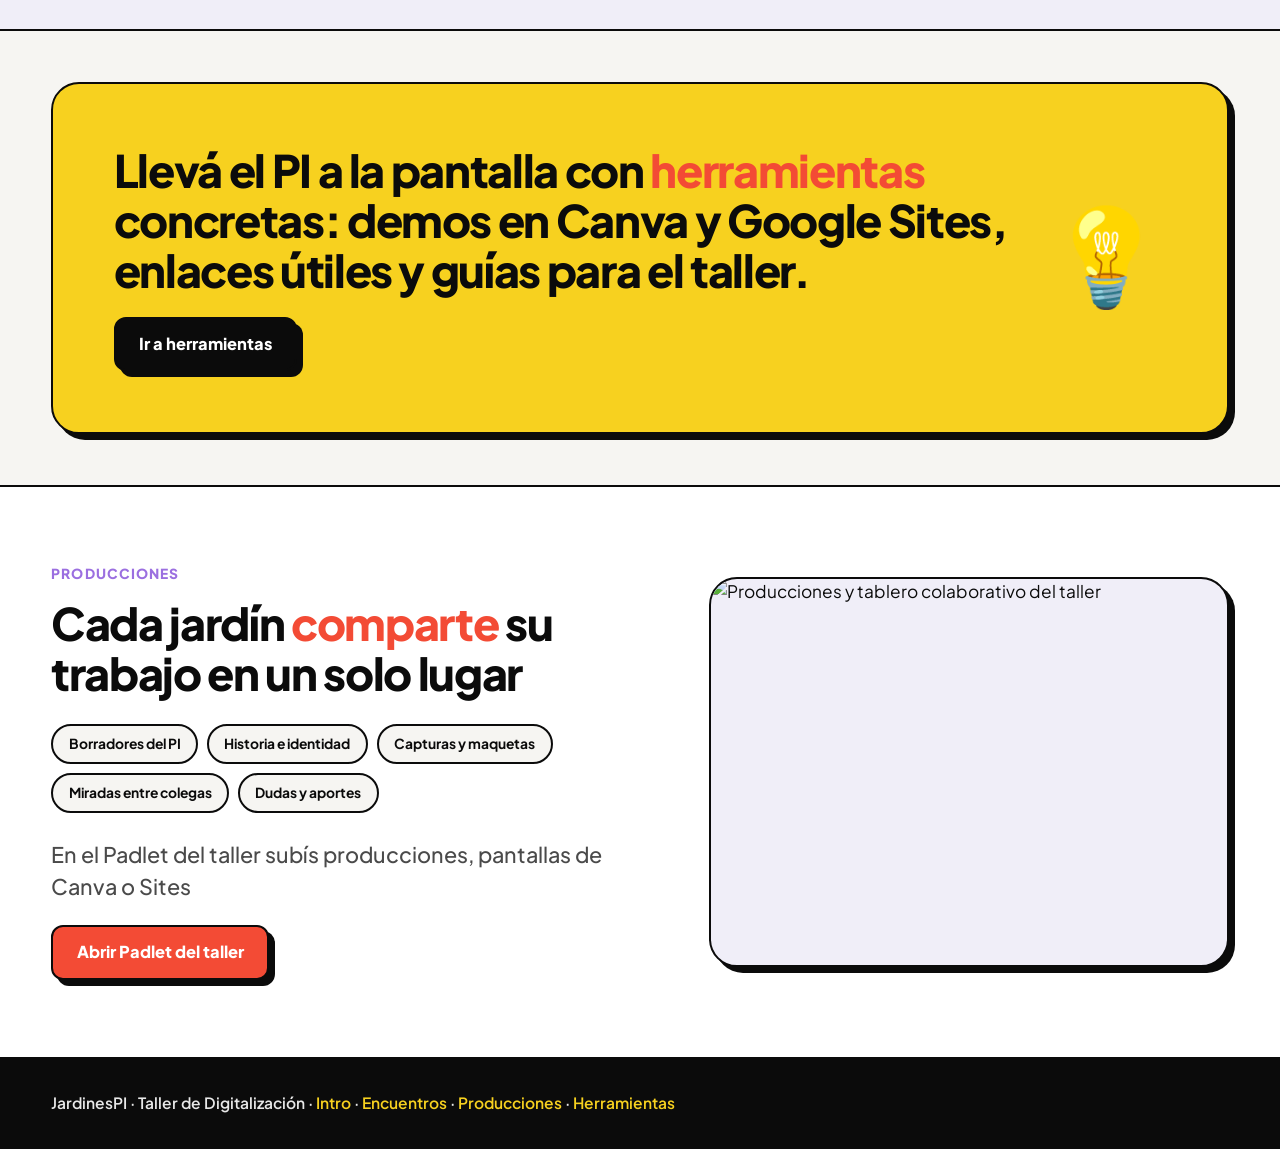
==== commit 1c13f3cd: "Añade página Producciones con Linktree, rejilla y estilos alineados al sitio - Nueva producciones.ht" ====
--- a/index.html
+++ b/index.html
@@ -5,7 +5,7 @@
     <meta charset="UTF-8">
     <meta name="viewport" content="width=device-width, initial-scale=1.0">
     <title>JardinesPI — El PI en un clic: estrategias digitales para comunicar</title>
-    <link rel="stylesheet" href="style.css?v=3">
+    <link rel="stylesheet" href="style.css?v=4">
     <link href="https://fonts.googleapis.com/css2?family=Plus+Jakarta+Sans:wght@500;600;700;800&display=swap"
         rel="stylesheet">
 </head>
@@ -19,6 +19,7 @@
             <div class="nav-wrap">
                 <nav class="nav-main" aria-label="Principal">
                     <a href="index.html" class="nav-link is-active">Inicio</a>
+                    <a href="producciones.html" class="nav-link nav-link--featured">Producciones</a>
                     <a href="intro.html" class="nav-link">Intro</a>
                     <a href="encuentros.html" class="nav-link">Encuentros</a>
                     <a href="publicar.html" class="nav-link">Publicar</a>
@@ -140,7 +141,8 @@
 
         <footer class="site-footer">
             <p>JardinesPI · Taller de Digitalización · <a href="intro.html">Intro</a> · <a
-                    href="encuentros.html">Encuentros</a> · <a href="herramientas.html">Herramientas</a></p>
+                    href="encuentros.html">Encuentros</a> · <a href="producciones.html">Producciones</a> · <a
+                    href="herramientas.html">Herramientas</a></p>
         </footer>
     </div>
 </body>
--- a/style.css
+++ b/style.css
@@ -178,6 +178,281 @@
     -webkit-backdrop-filter: blur(10px);
 }
 
+.page--producciones {
+    position: relative;
+    background-color: var(--paper-bg);
+    /* Mismo velo que el inicio: crema / papel, sin tinte extra */
+    background-image: linear-gradient(
+            180deg,
+            rgba(255, 255, 255, 0.88) 0%,
+            rgba(246, 245, 242, 0.8) 45%,
+            rgba(246, 245, 242, 0.92) 100%
+        ),
+        url("media/image%204.png");
+    background-size: auto, cover;
+    background-position: center top, center center;
+    background-repeat: no-repeat;
+    background-attachment: scroll, fixed;
+    /* Acentos pastel (heredan las tarjetas): mezcla con papel / suaves del tema */
+    --prod-pastel-1: color-mix(in srgb, var(--coral) 38%, var(--yellow-soft));
+    --prod-pastel-2: color-mix(in srgb, var(--lavender) 34%, var(--surface));
+    --prod-pastel-3: color-mix(in srgb, var(--teal) 32%, var(--paper-bg));
+    --prod-pastel-4: color-mix(in srgb, var(--yellow) 40%, var(--yellow-soft));
+    --prod-pastel-5: color-mix(in srgb, var(--lavender-deep) 36%, var(--lavender-soft));
+}
+
+.page--producciones .producciones-section {
+    background-color: rgba(255, 255, 255, 0.72);
+    background-image: radial-gradient(var(--gray-line) 1px, transparent 1px);
+    background-size: 40px 40px;
+}
+
+.page--producciones .producciones-inner {
+    background: rgba(255, 255, 255, 0.9);
+    backdrop-filter: blur(10px);
+    -webkit-backdrop-filter: blur(10px);
+}
+
+/* Nav: enlace destacado a Producciones (visible en todas las páginas) */
+.nav-link.nav-link--featured {
+    border-radius: var(--radius-pill);
+    padding: 0.35rem 0.85rem;
+    border: var(--border);
+    border-bottom: var(--border);
+    background: var(--yellow-soft);
+    color: var(--ink);
+}
+
+.nav-link.nav-link--featured:hover {
+    background: var(--yellow);
+    color: var(--ink);
+}
+
+.nav-link.nav-link--featured.is-active {
+    background: var(--coral);
+    color: #fff;
+    border-color: var(--ink);
+}
+
+/* Título de página: mismo lenguaje que .desafios-hero (caja amarilla, puntos, sombra dura) */
+.page--producciones .producciones-hero {
+    position: relative;
+    padding: clamp(1.25rem, 3vw, 1.85rem);
+    border: var(--border);
+    border-radius: var(--radius-lg);
+    box-shadow: var(--shadow-card);
+    overflow: hidden;
+    background-color: var(--yellow);
+    background-image: radial-gradient(var(--gray-line) 1px, transparent 1px);
+    background-size: 40px 40px;
+    text-align: left;
+    margin-bottom: clamp(1.5rem, 4vw, 2.5rem);
+}
+
+.page--producciones .producciones-hero-badge {
+    display: inline-block;
+    font-size: 0.72rem;
+    font-weight: 800;
+    text-transform: uppercase;
+    letter-spacing: 0.12em;
+    padding: 0.35rem 0.85rem;
+    border-radius: var(--radius-pill);
+    border: var(--border);
+    background: var(--surface);
+    color: var(--ink);
+    box-shadow: 3px 3px 0 var(--ink);
+    margin: 0 0 0.85rem;
+}
+
+.page--producciones .producciones-hero-title {
+    margin: 0 0 0.85rem;
+    max-width: min(100%, 18rem);
+    color: var(--ink);
+}
+
+.page--producciones .producciones-hero-lead {
+    margin: 0;
+    max-width: 56rem;
+}
+
+/* 10 tarjetas: 1 col en móvil; desde tablet 2 columnas → 5 filas (sin huecos raros) */
+.producciones-grid {
+    display: grid;
+    grid-template-columns: 1fr;
+    gap: 1.35rem;
+    padding-bottom: clamp(2rem, 5vw, 3.5rem);
+}
+
+@media (min-width: 540px) {
+    .producciones-grid {
+        grid-template-columns: repeat(2, 1fr);
+    }
+}
+
+a.produccion-card {
+    display: flex;
+    flex-direction: column;
+    text-decoration: none;
+    color: inherit;
+    background: var(--surface);
+    border: var(--border);
+    border-radius: var(--radius-lg);
+    overflow: hidden;
+    box-shadow: var(--shadow-card);
+    transition: transform 0.15s ease, box-shadow 0.15s ease;
+    min-width: 0;
+}
+
+a.produccion-card:hover {
+    transform: translateY(-5px);
+    box-shadow: 8px 8px 0 var(--ink);
+}
+
+a.produccion-card:focus-visible {
+    outline: 3px solid var(--teal);
+    outline-offset: 3px;
+}
+
+.produccion-thumb {
+    position: relative;
+    aspect-ratio: 16 / 10;
+    width: 100%;
+    border-bottom: var(--border);
+    overflow: hidden;
+    background: var(--lavender-soft);
+}
+
+.produccion-thumb::before {
+    content: "";
+    position: absolute;
+    inset: 0;
+    background: var(
+        --produccion-fallback,
+        linear-gradient(145deg, var(--lavender-soft), var(--yellow-soft))
+    );
+    z-index: 0;
+}
+
+.produccion-thumb img {
+    position: relative;
+    z-index: 1;
+    width: 100%;
+    height: 100%;
+    object-fit: cover;
+    object-position: top center;
+    display: block;
+}
+
+/* Franja superior e iconos: tonos pastel (misma familia que chips, más suaves) */
+.produccion-thumb--1 {
+    box-shadow: inset 0 6px 0 0 var(--prod-pastel-1);
+    --produccion-fallback: linear-gradient(
+        145deg,
+        color-mix(in srgb, var(--prod-pastel-1) 55%, var(--surface)),
+        var(--lavender-soft)
+    );
+}
+
+.produccion-thumb--2 {
+    box-shadow: inset 0 6px 0 0 var(--prod-pastel-2);
+    --produccion-fallback: linear-gradient(
+        145deg,
+        var(--lavender-soft),
+        color-mix(in srgb, var(--prod-pastel-2) 40%, var(--yellow-soft))
+    );
+}
+
+.produccion-thumb--3 {
+    box-shadow: inset 0 6px 0 0 var(--prod-pastel-3);
+    --produccion-fallback: linear-gradient(
+        145deg,
+        color-mix(in srgb, var(--prod-pastel-3) 50%, var(--surface)),
+        var(--surface-muted)
+    );
+}
+
+.produccion-thumb--4 {
+    box-shadow: inset 0 6px 0 0 var(--prod-pastel-4);
+    --produccion-fallback: linear-gradient(
+        145deg,
+        var(--yellow-soft),
+        color-mix(in srgb, var(--prod-pastel-4) 45%, var(--lavender-soft))
+    );
+}
+
+.produccion-thumb--5 {
+    box-shadow: inset 0 6px 0 0 var(--prod-pastel-5);
+    --produccion-fallback: linear-gradient(
+        145deg,
+        color-mix(in srgb, var(--prod-pastel-5) 50%, var(--surface)),
+        var(--yellow-soft)
+    );
+}
+
+.produccion-body {
+    padding: 1rem 1.15rem 1.15rem;
+    display: flex;
+    flex-direction: column;
+    gap: 0.5rem;
+    flex: 1;
+}
+
+.produccion-name {
+    font-size: 1.08rem;
+    font-weight: 800;
+    letter-spacing: -0.02em;
+    line-height: 1.25;
+}
+
+.produccion-meta {
+    font-size: 0.8rem;
+    font-weight: 700;
+    color: var(--gray-text);
+    display: flex;
+    align-items: center;
+    gap: 0.35rem;
+    flex-wrap: wrap;
+}
+
+.produccion-meta-icon {
+    display: inline-flex;
+    align-items: center;
+    justify-content: center;
+    width: 1.35rem;
+    height: 1.35rem;
+    border-radius: 6px;
+    border: var(--border);
+    background: var(--yellow-soft);
+    color: var(--ink);
+    font-size: 0.65rem;
+    font-weight: 900;
+}
+
+a.produccion-card:has(.produccion-thumb--1) .produccion-meta-icon {
+    background: var(--prod-pastel-1);
+    color: var(--ink);
+}
+
+a.produccion-card:has(.produccion-thumb--2) .produccion-meta-icon {
+    background: var(--prod-pastel-2);
+    color: var(--ink);
+}
+
+a.produccion-card:has(.produccion-thumb--3) .produccion-meta-icon {
+    background: var(--prod-pastel-3);
+    color: var(--ink);
+}
+
+a.produccion-card:has(.produccion-thumb--4) .produccion-meta-icon {
+    background: var(--prod-pastel-4);
+    color: var(--ink);
+}
+
+a.produccion-card:has(.produccion-thumb--5) .produccion-meta-icon {
+    background: var(--prod-pastel-5);
+    color: var(--ink);
+}
+
 .visually-hidden {
     position: absolute;
     width: 1px;
@@ -1824,6 +2099,11 @@
     max-width: min(100%, 70rem);
 }
 
+.page--producciones .encuentro-inner,
+.page--producciones .encuentro-section--wide .encuentro-inner {
+    max-width: min(100%, 70rem);
+}
+
 .page--desafios .encuentro-hero-grid {
     grid-template-columns: 1fr;
 }
@@ -2627,7 +2907,8 @@
 @media (max-width: 900px) {
     .page--home,
     .page--intro,
-    .page--encuentros {
+    .page--encuentros,
+    .page--producciones {
         background-attachment: scroll, scroll;
     }
 
